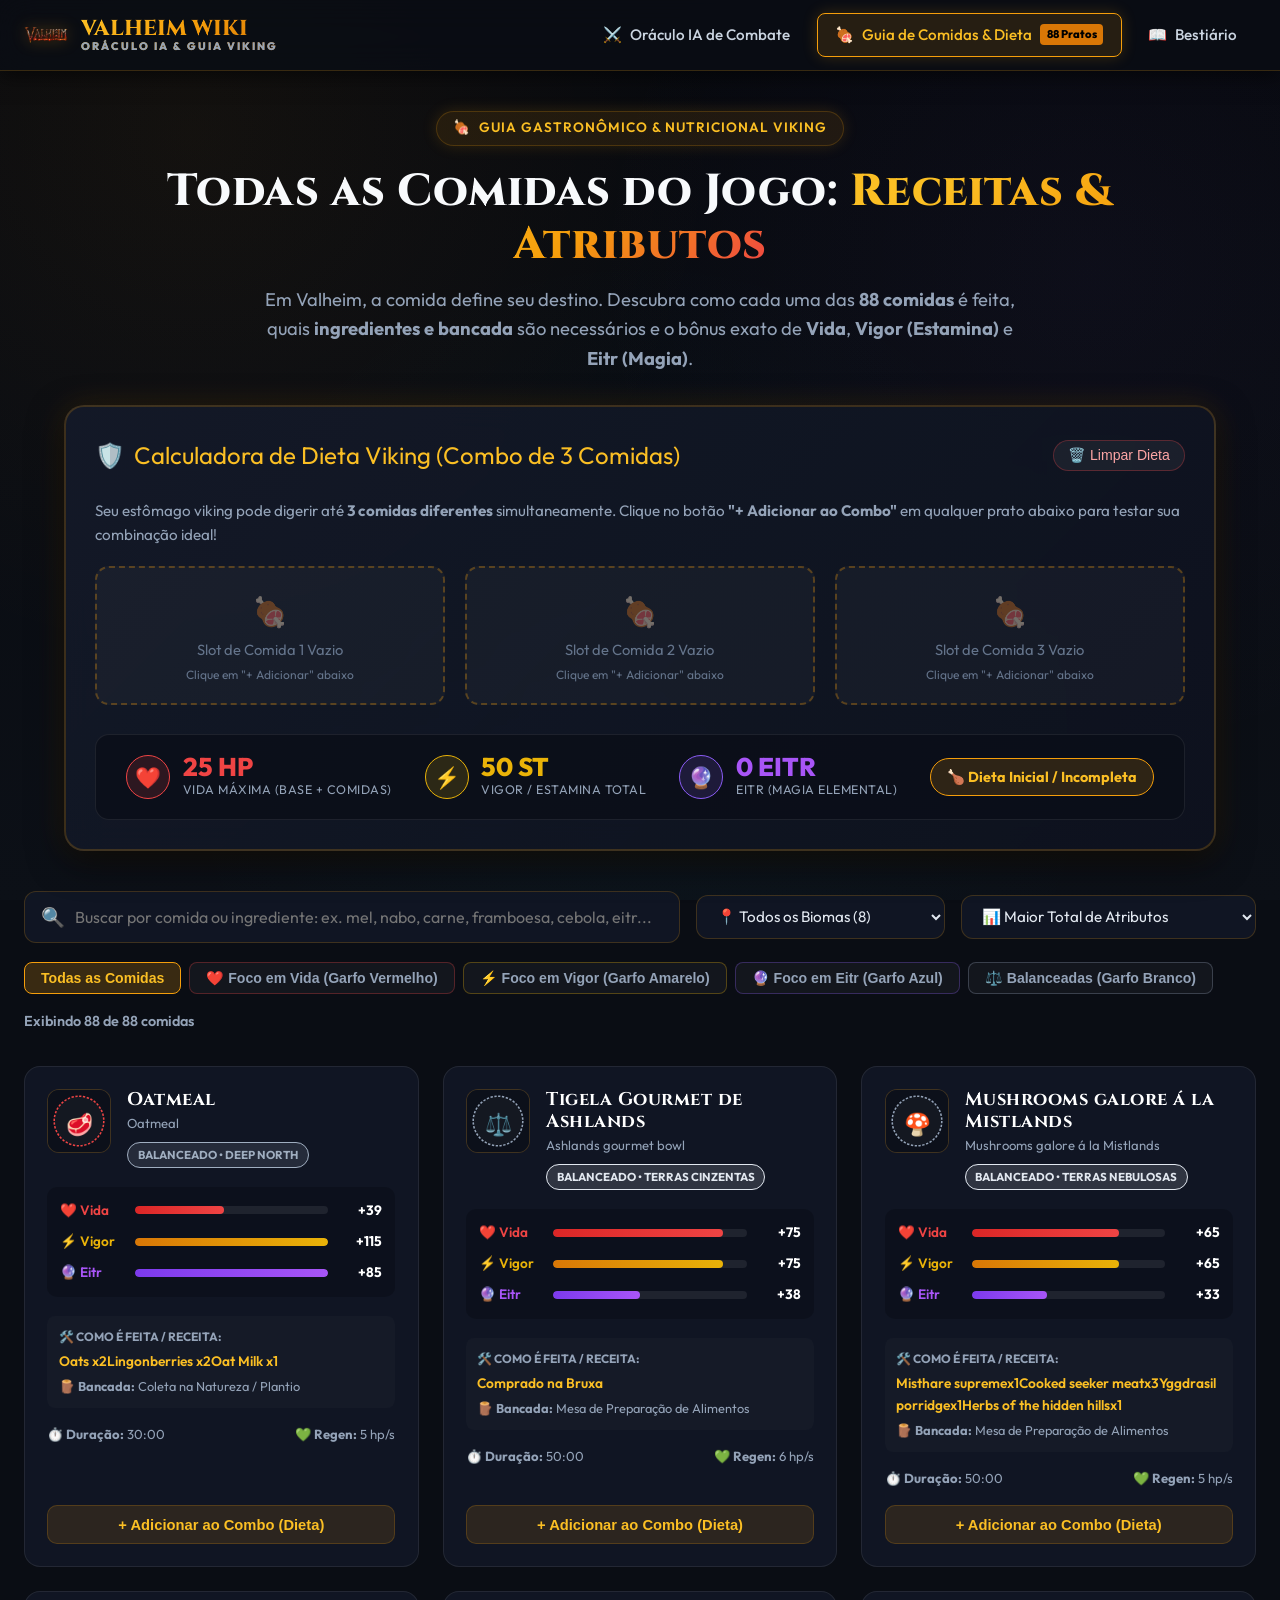
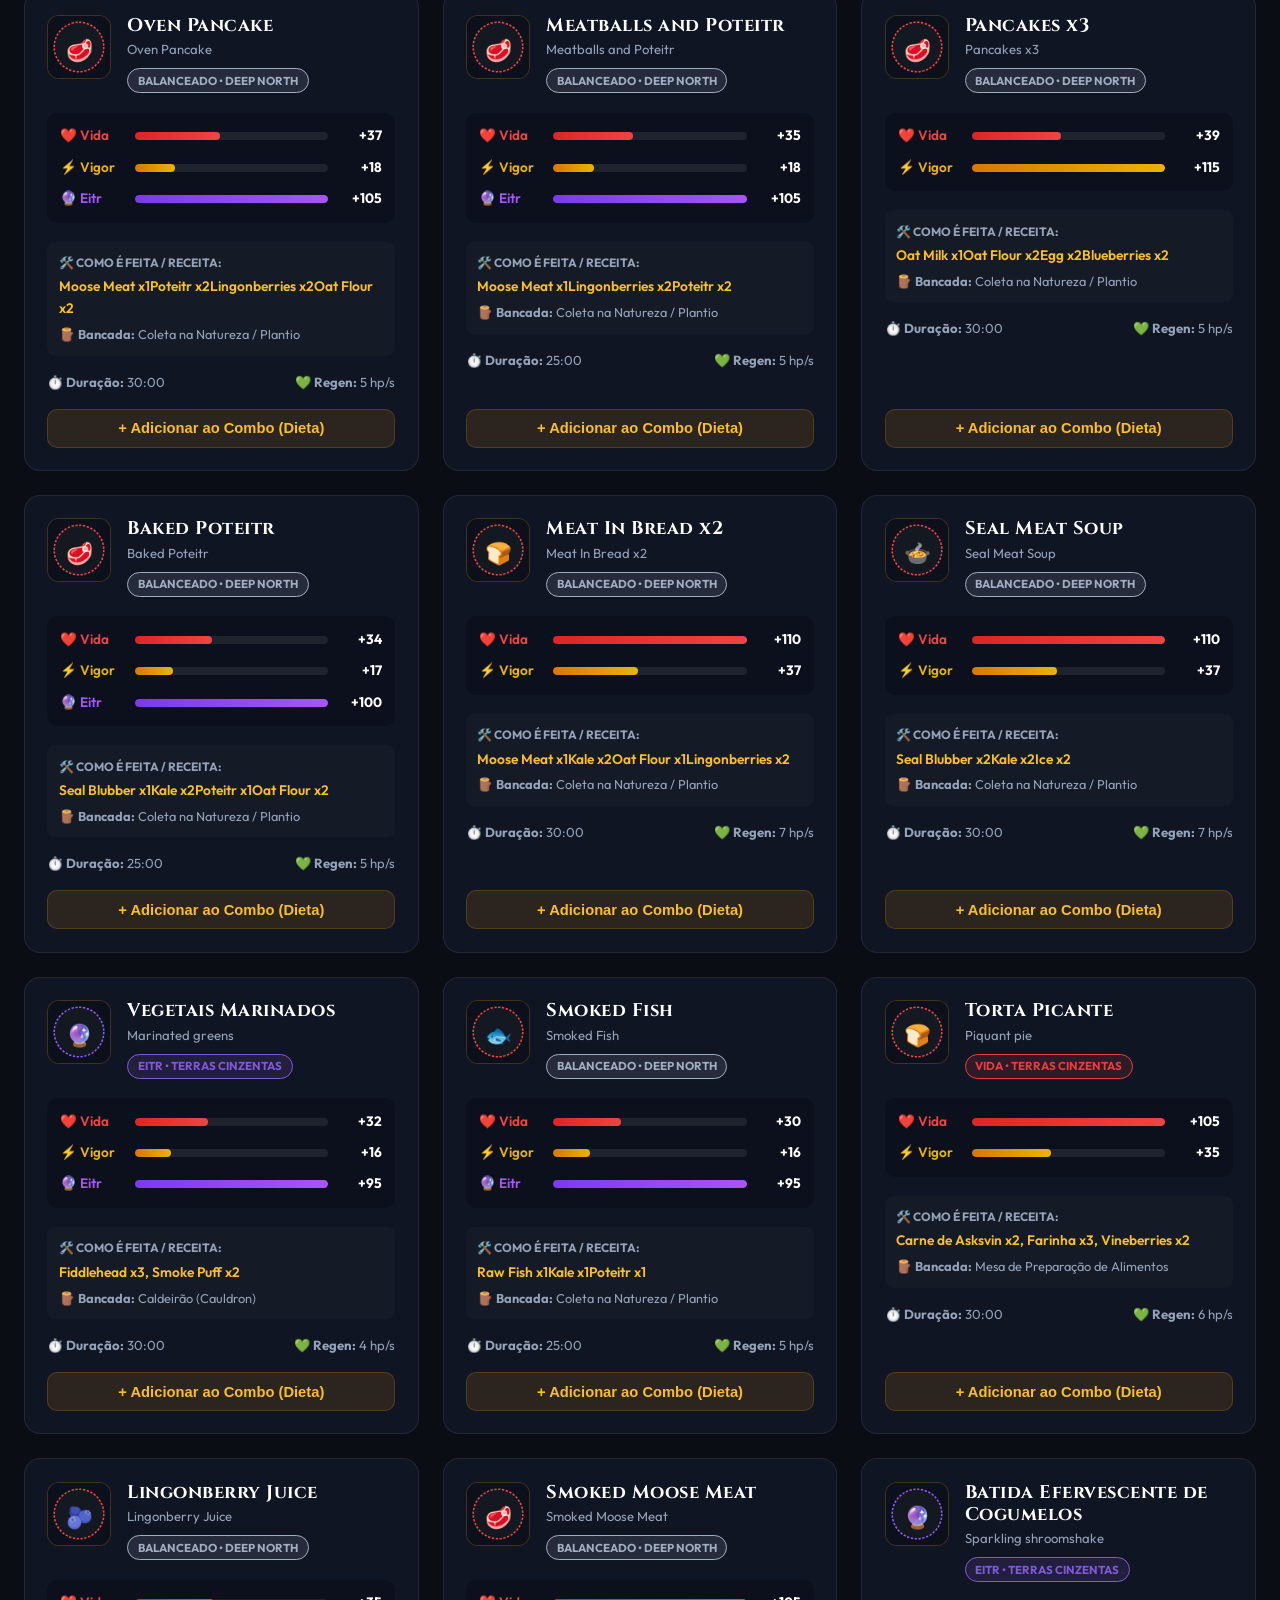
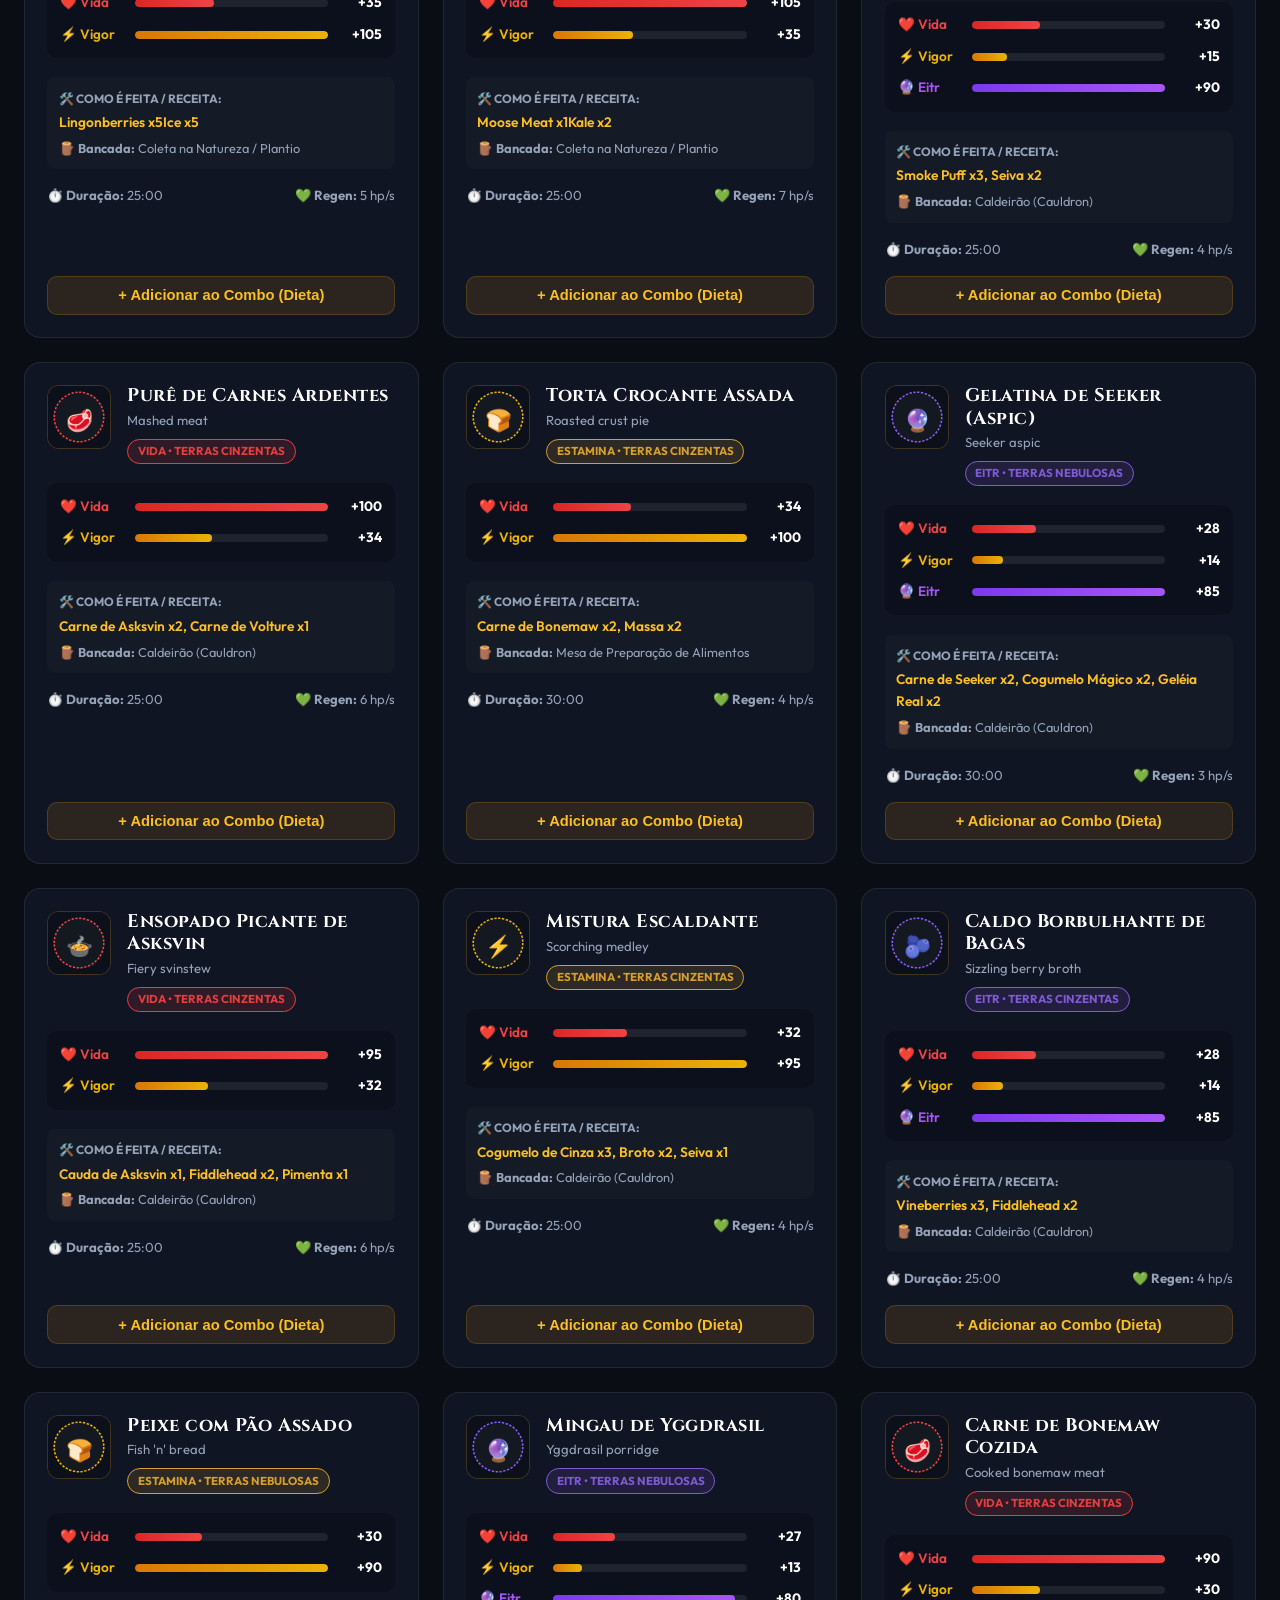
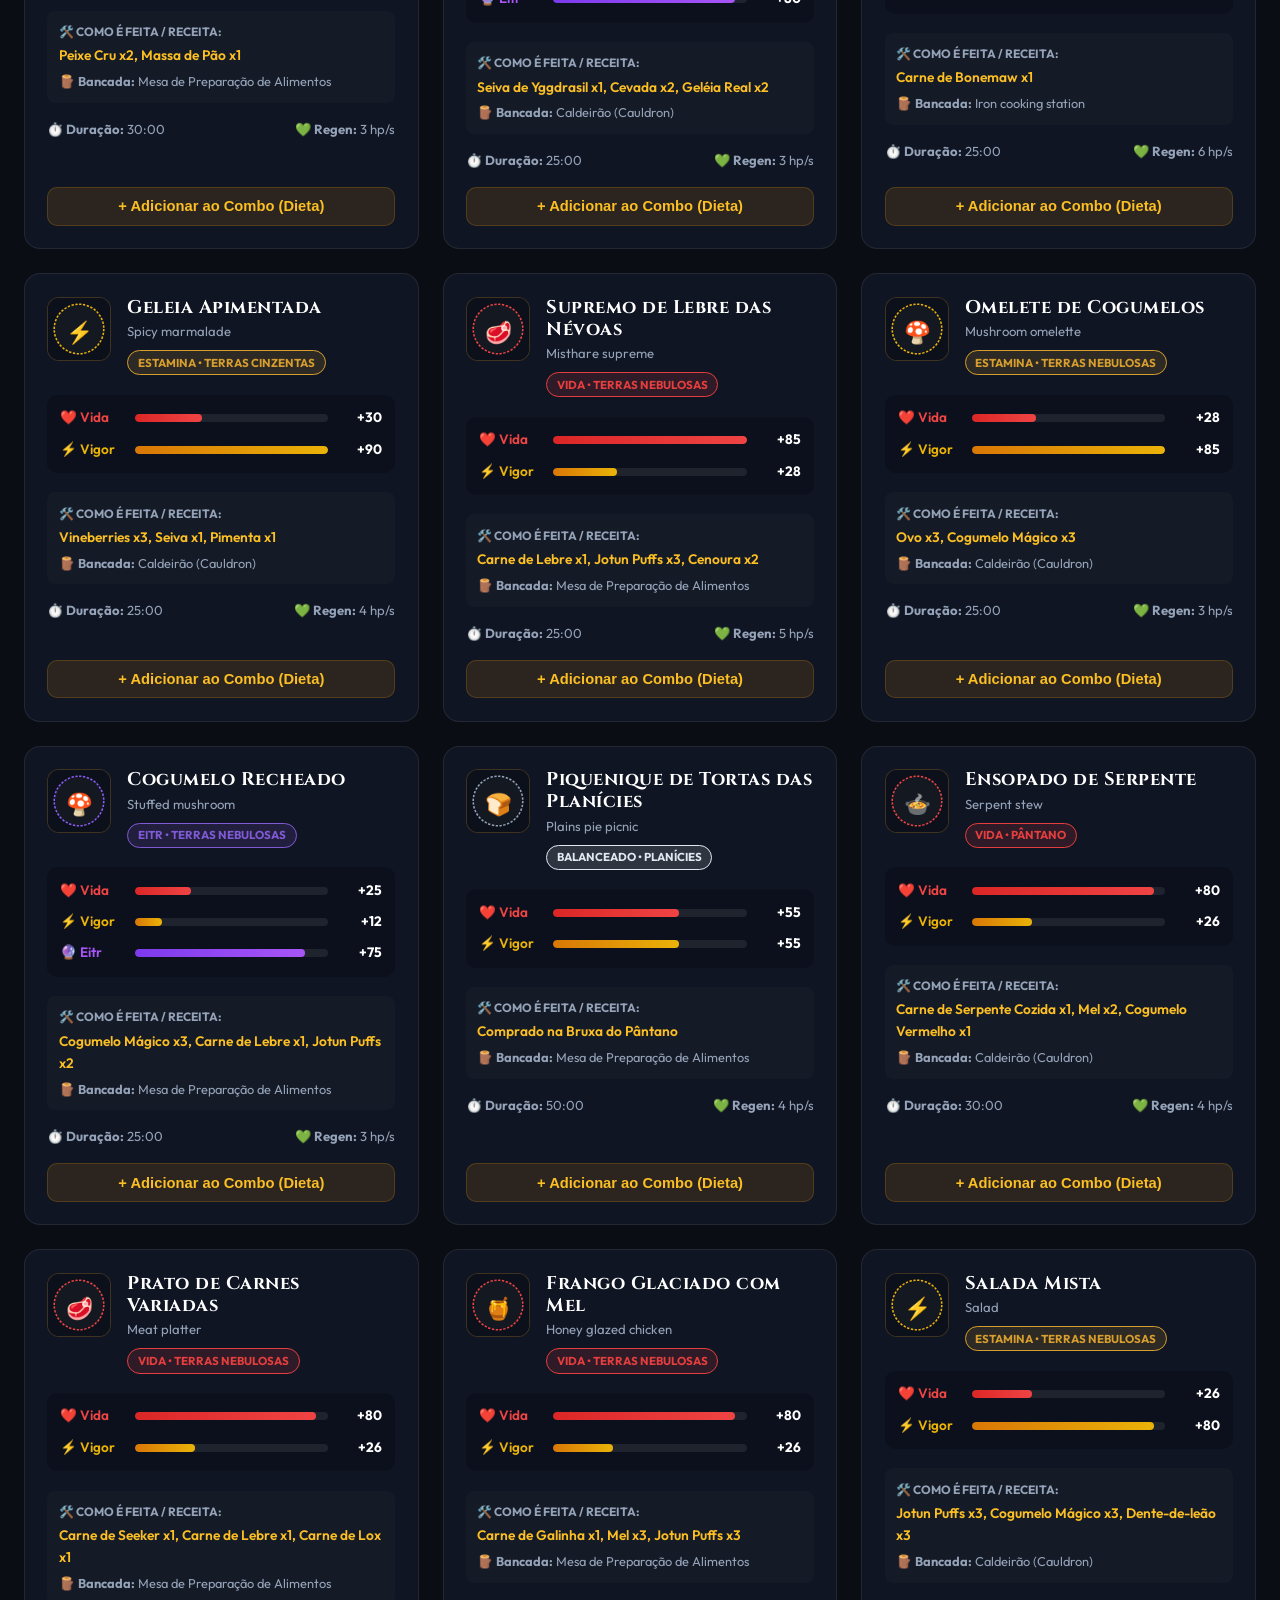
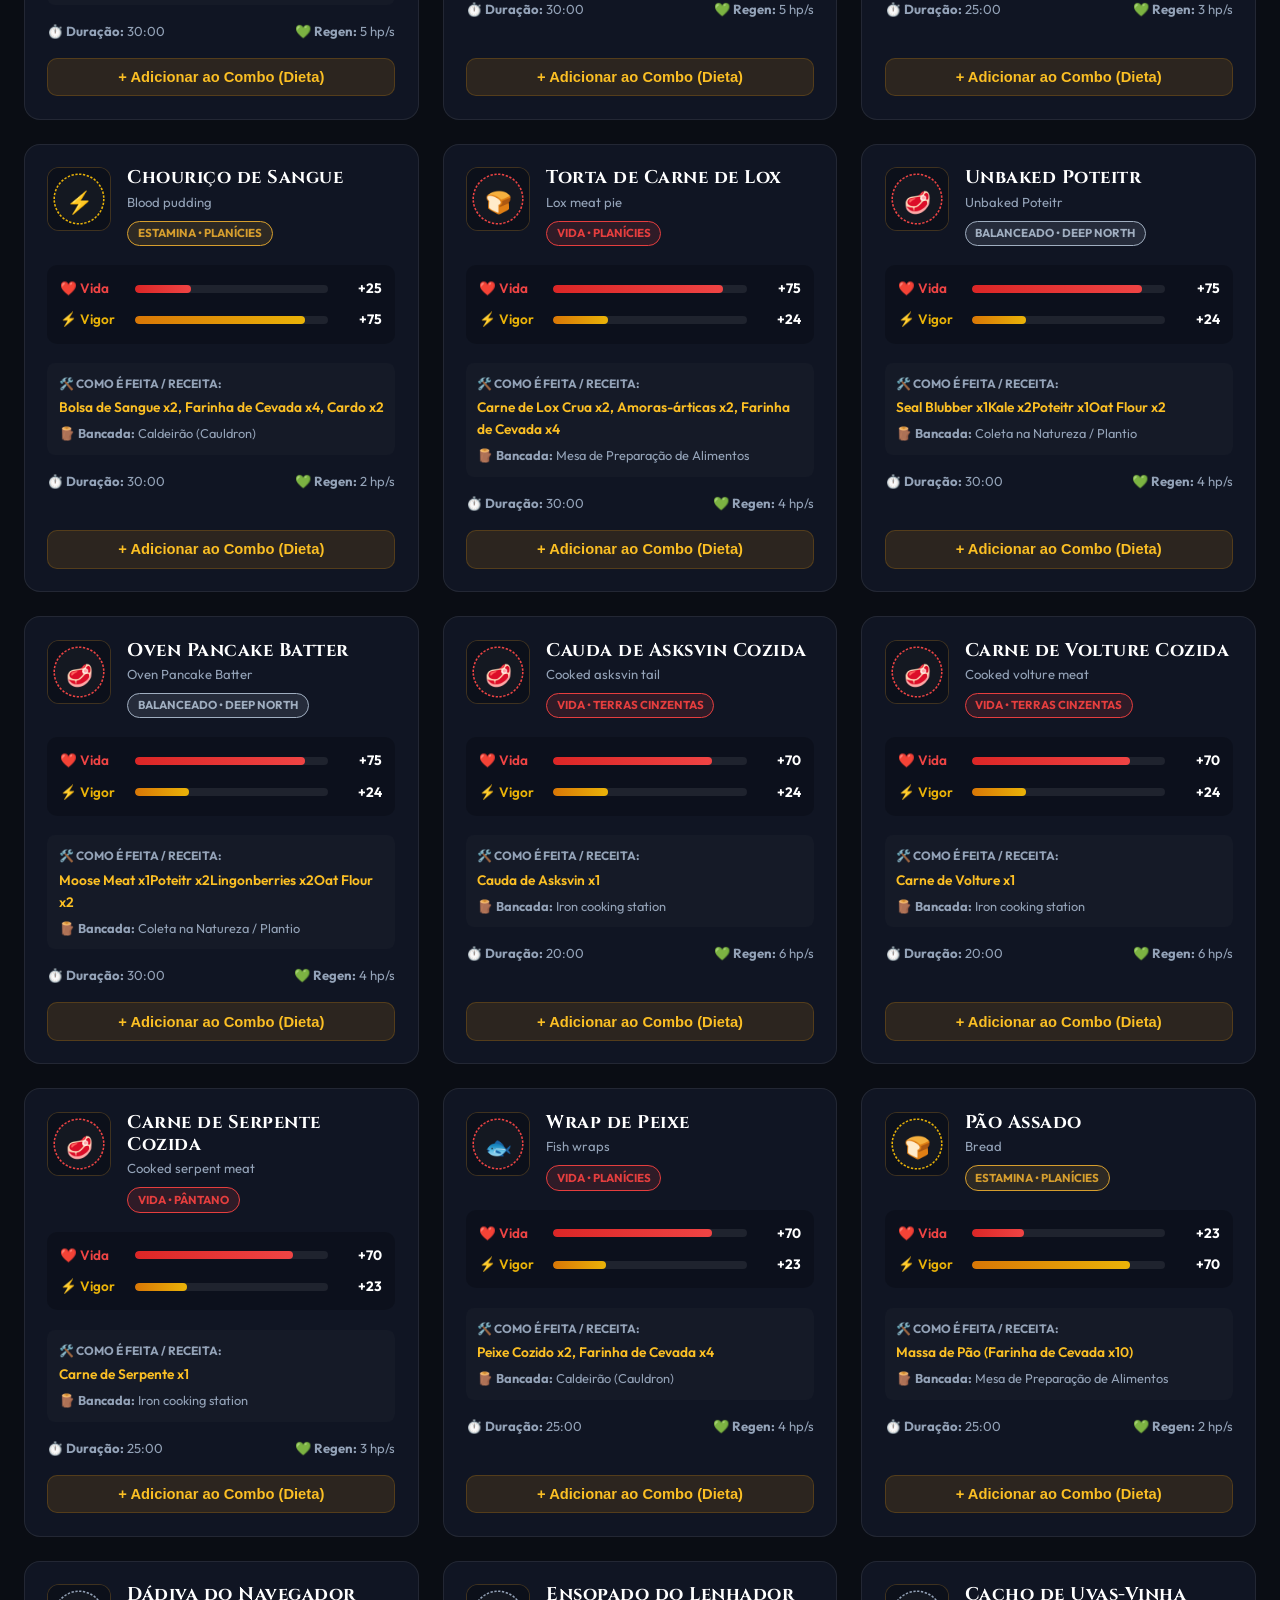
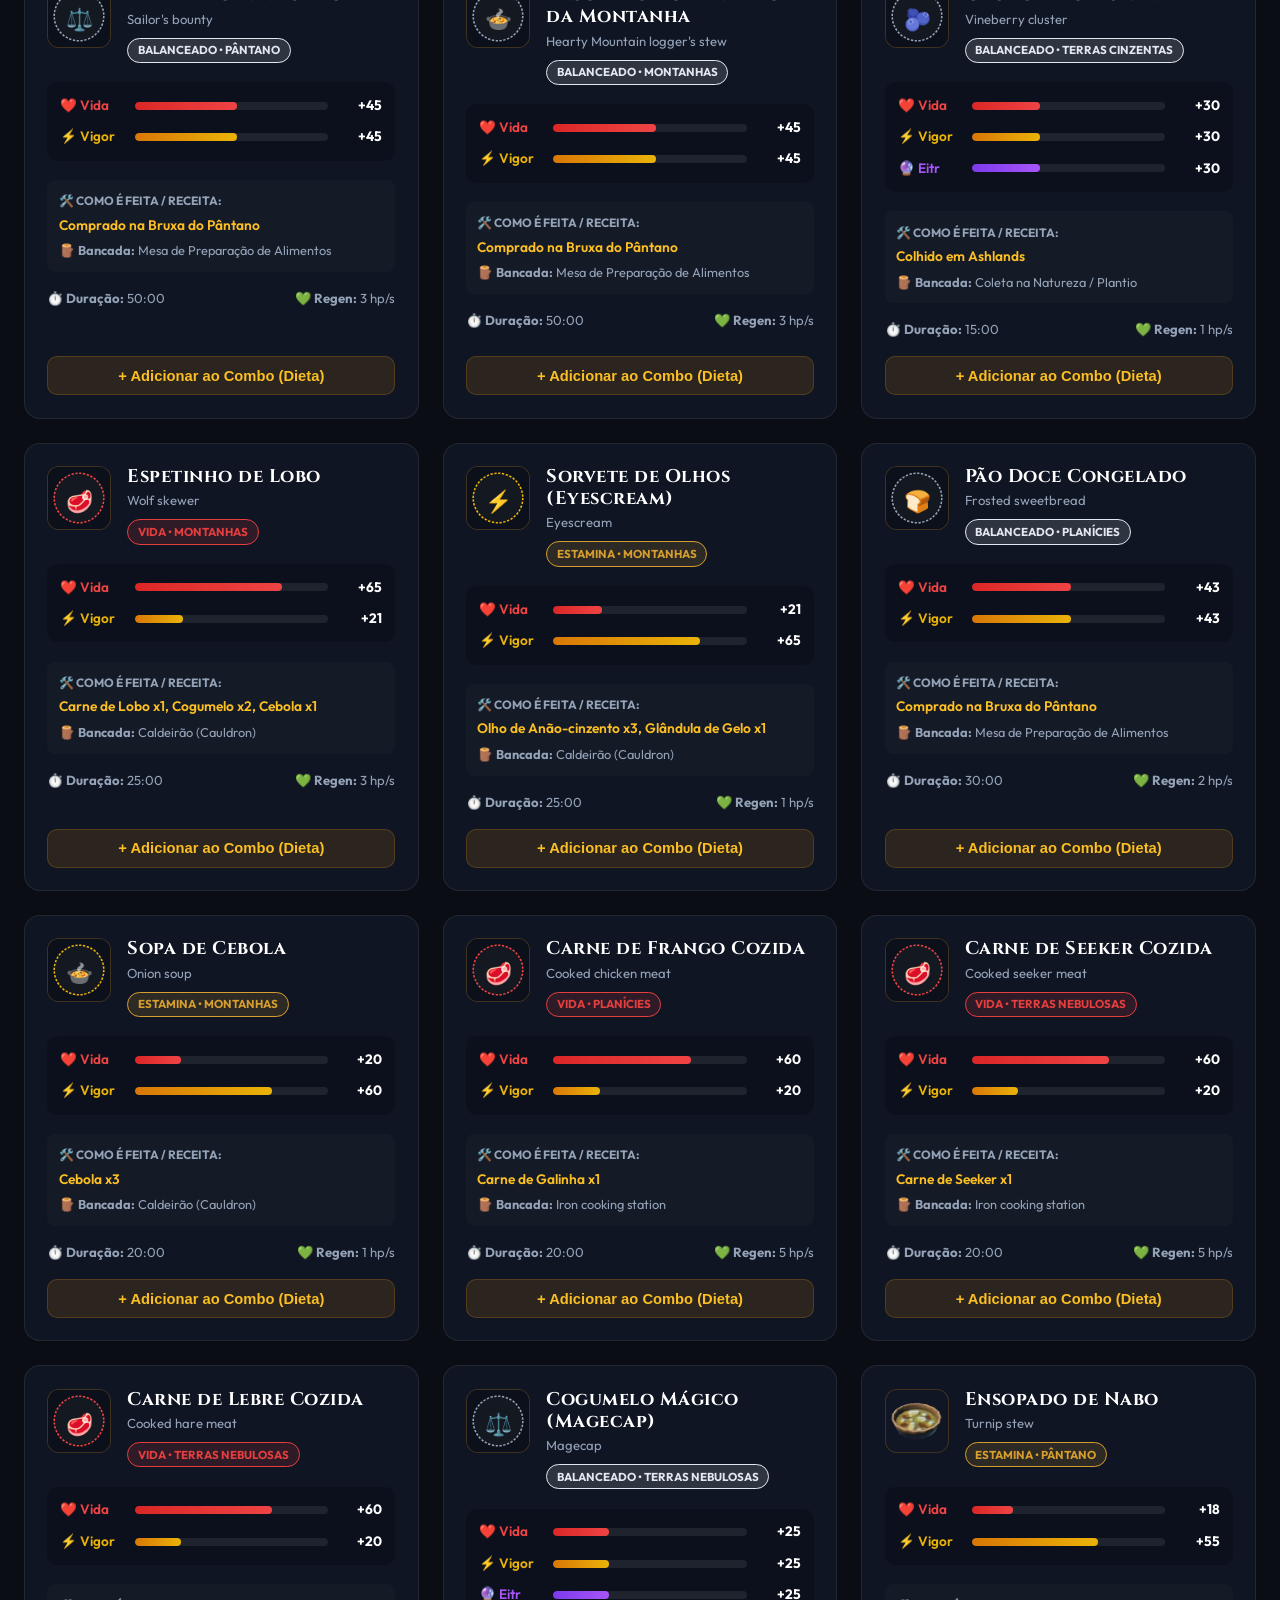
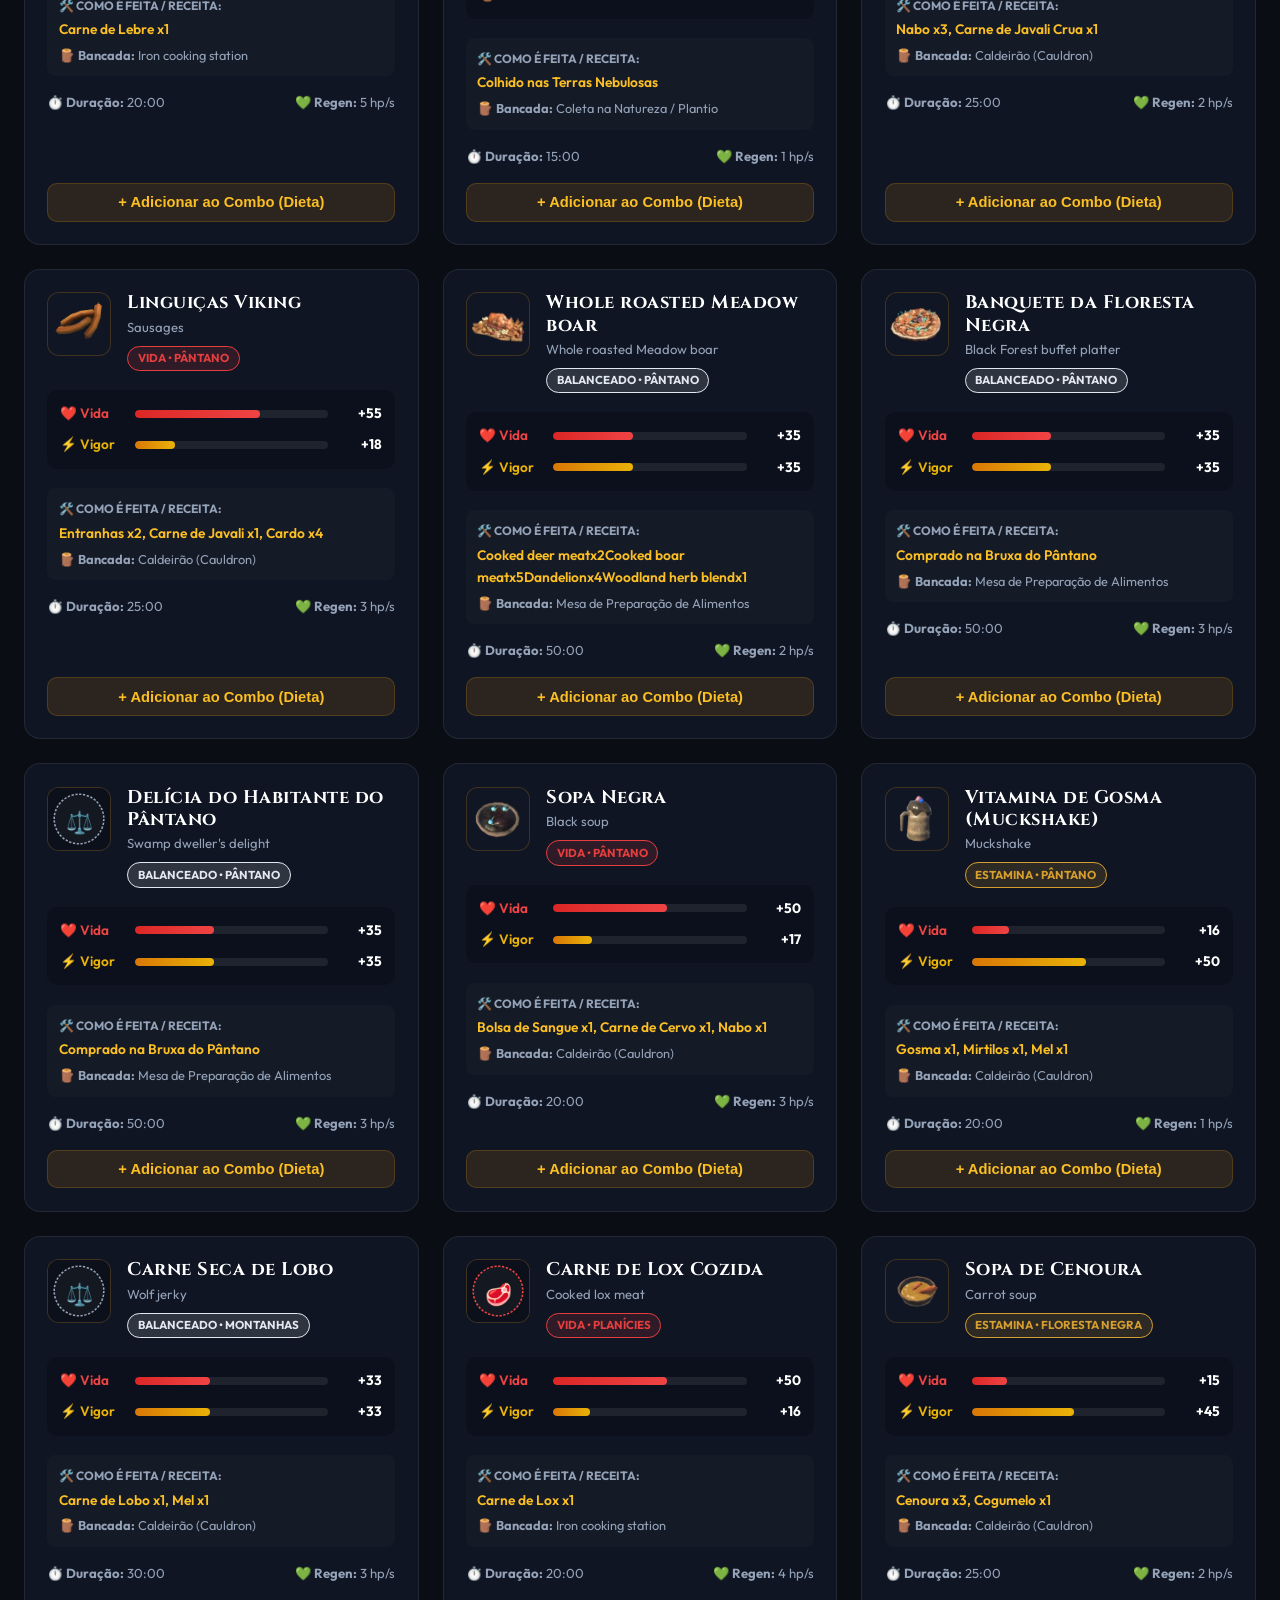
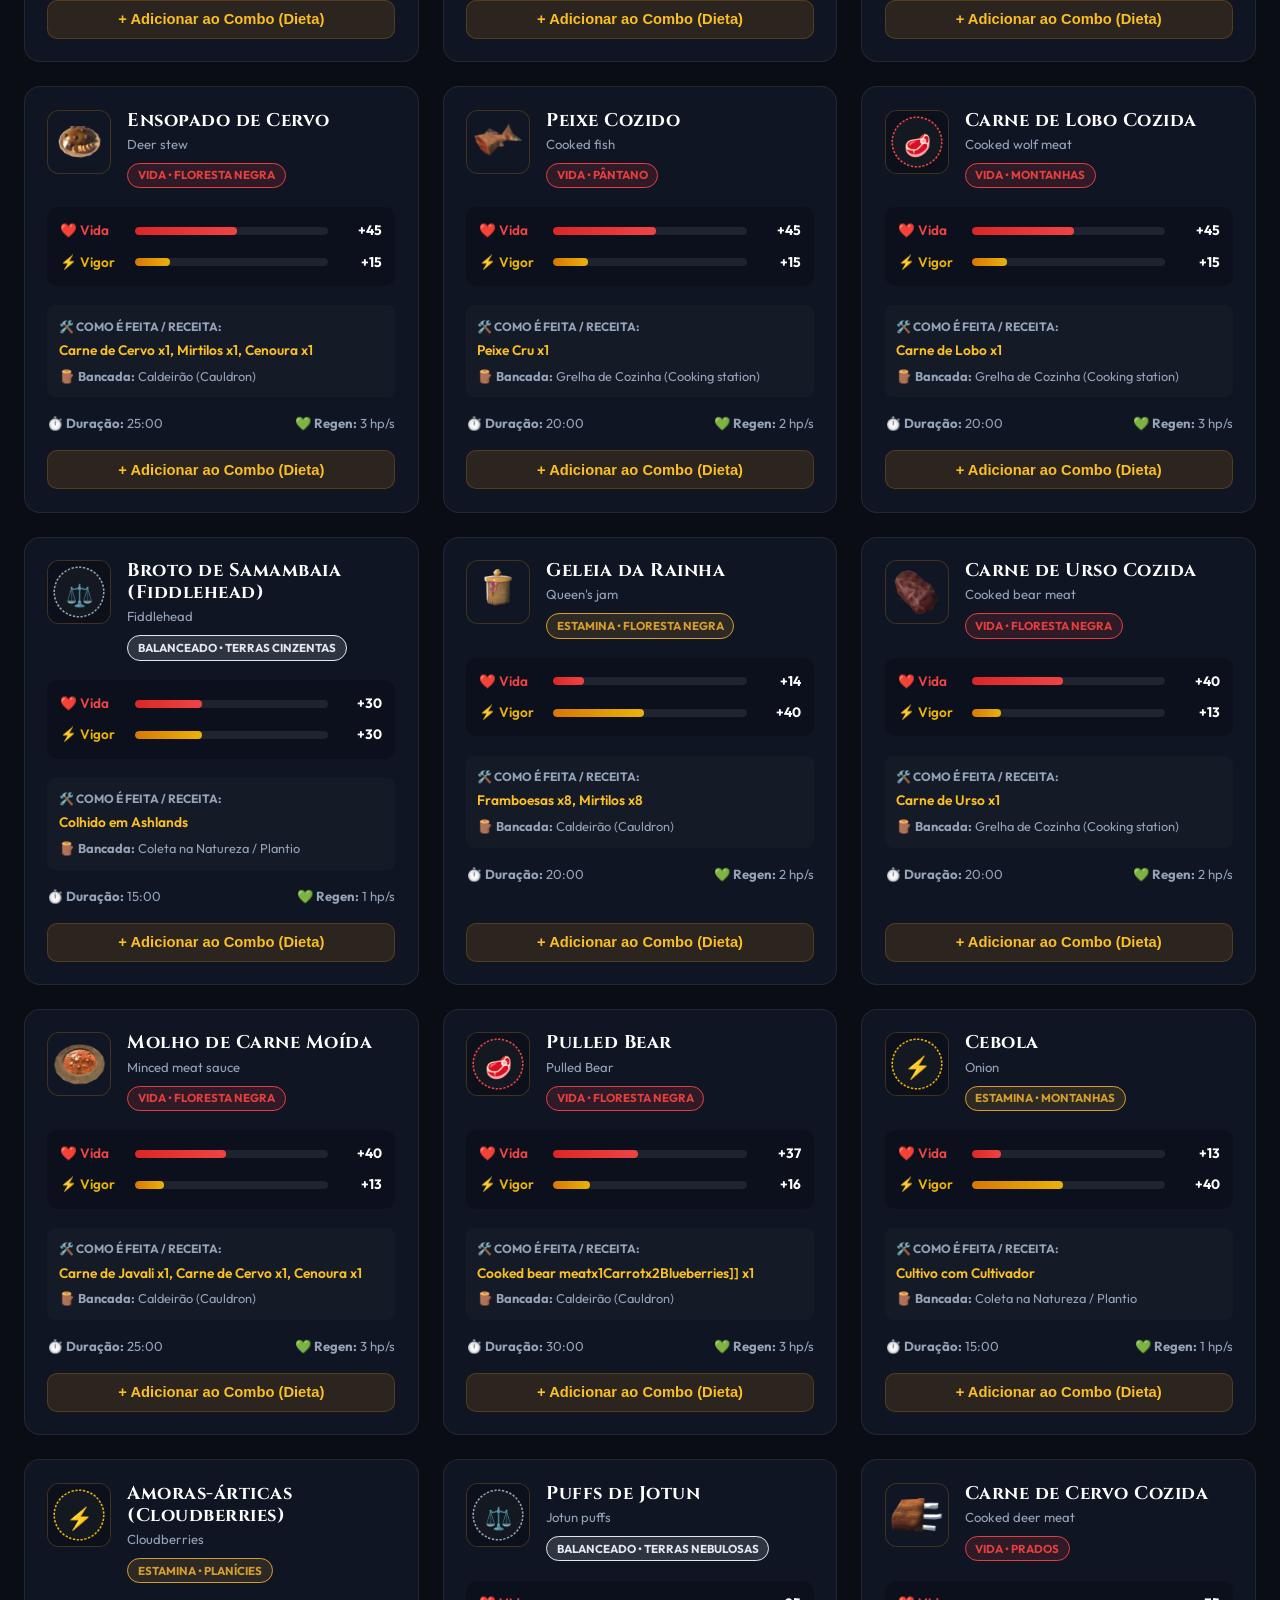
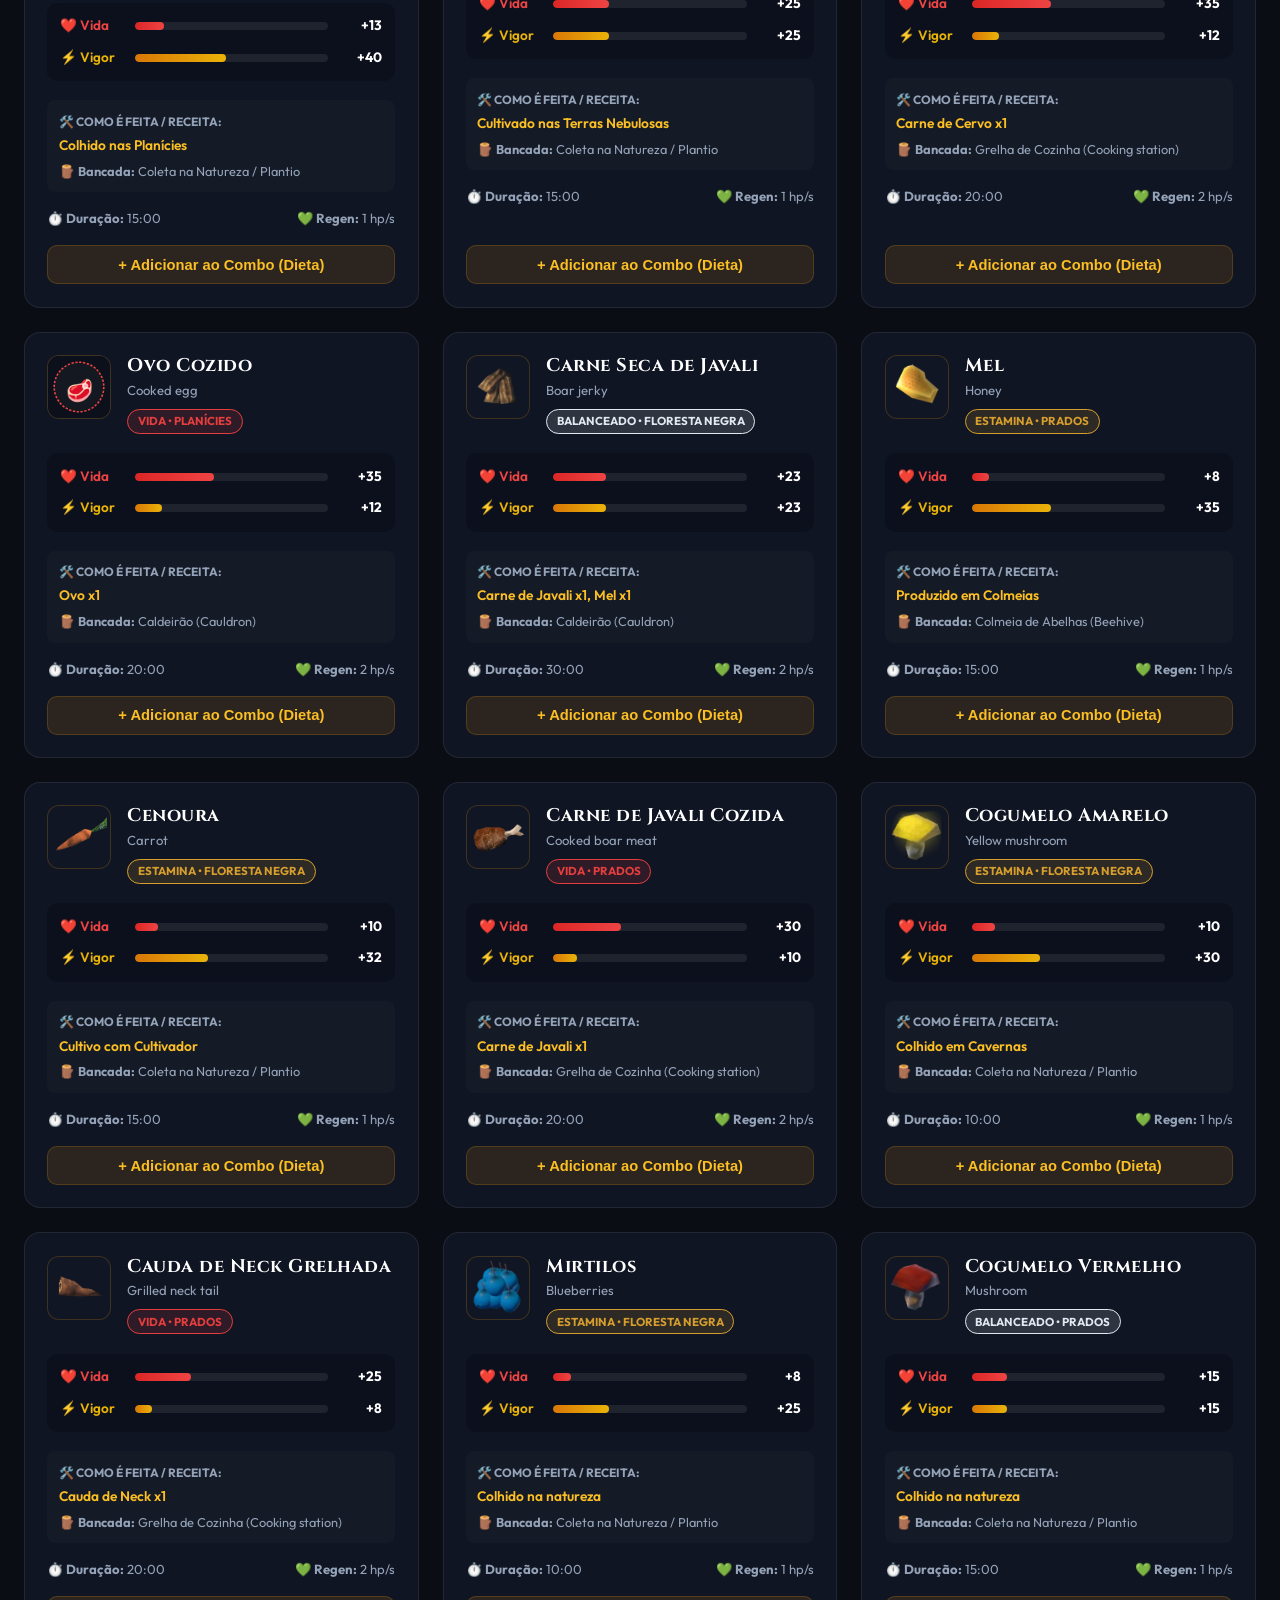
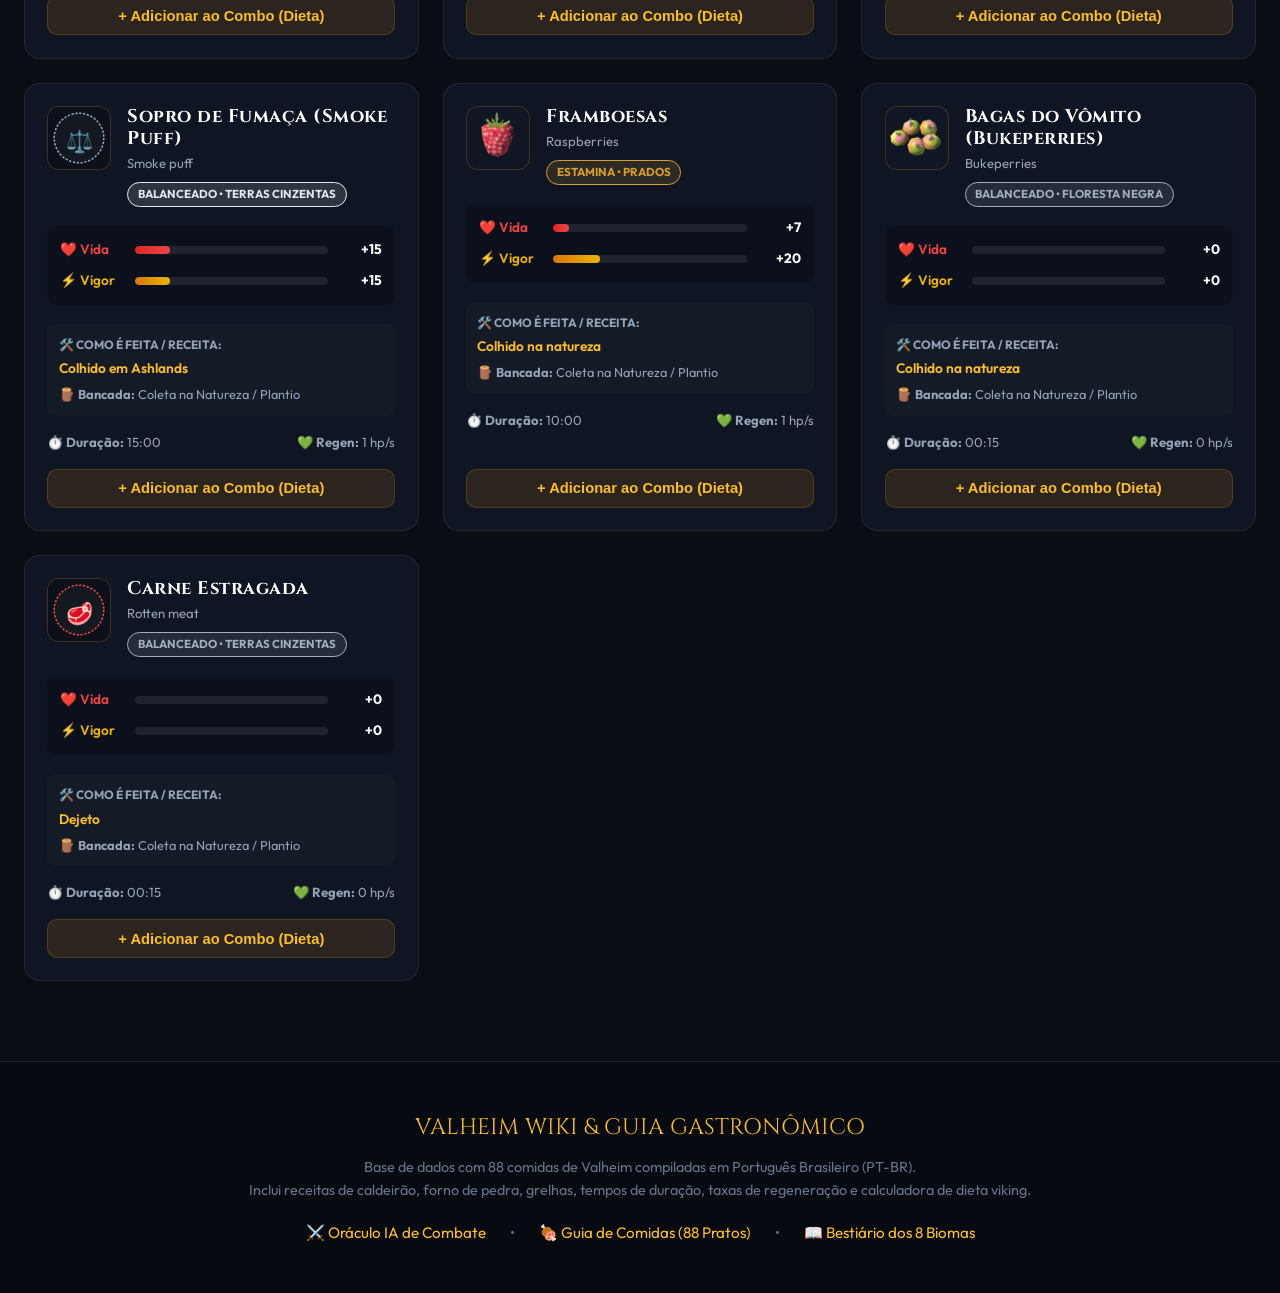
==== comidas.html @ e666015b "first commit" ====
<!DOCTYPE html>
<html lang="pt-BR">
<head>
  <meta charset="UTF-8">
  <meta name="viewport" content="width=device-width, initial-scale=1.0">
  <title>Guia de Comidas de Valheim | Receitas, Atributos de Vida, Vigor e Dieta Viking</title>
  <meta name="description" content="Guia completo de todas as 88 comidas de Valheim em português brasileiro. Descubra como cada prato é feito, ingredientes necessários, bancada de produção e quanto concede de Vida, Vigor (Estamina) e Eitr (Magia). Inclui calculadora de combo de 3 comidas.">
  <link rel="icon" type="image/webp" href="assets/images/Site-logo.webp">
  <link rel="stylesheet" href="assets/css/style.css">
</head>
<body>

  <!-- ==========================================================================
       HEADER & NAVIGATION
       ========================================================================== -->
  <header class="site-header">
    <div class="nav-container">
      <a href="index.html" class="brand-link">
        <img src="assets/images/Site-logo.webp" alt="Valheim Logo" class="brand-logo-img" onerror="this.style.display='none'">
        <div class="brand-title">
          VALHEIM WIKI
          <span class="brand-sub">ORÁCULO IA & GUIA VIKING</span>
        </div>
      </a>

      <nav class="main-nav">
        <a href="index.html" class="nav-item">
          <span>⚔️</span>
          <span>Oráculo IA de Combate</span>
        </a>
        <a href="comidas.html" class="nav-item active">
          <span>🍖</span>
          <span>Guia de Comidas & Dieta</span>
          <span class="nav-badge">88 Pratos</span>
        </a>
        <a href="index.html#bestiario" class="nav-item">
          <span>📖</span>
          <span>Bestiário</span>
        </a>
      </nav>
    </div>
  </header>

  <main>
    <!-- ==========================================================================
         HERO SECTION
         ========================================================================== -->
    <section class="hero-section" style="margin-bottom: 1.5rem;">
      <div class="hero-badge-pill">
        <span>🍖</span>
        <span>Guia Gastronômico & Nutricional Viking</span>
      </div>

      <h1 class="hero-title">
        Todas as Comidas do Jogo: <span class="highlight">Receitas & Atributos</span>
      </h1>

      <p class="hero-desc">
        Em Valheim, a comida define seu destino. Descubra como cada uma das <strong>88 comidas</strong> 
        é feita, quais <strong>ingredientes e bancada</strong> são necessários e o bônus exato 
        de <strong>Vida</strong>, <strong>Vigor (Estamina)</strong> e <strong>Eitr (Magia)</strong>.
      </p>
    </section>

    <!-- ==========================================================================
         CALCULADORA DE DIETA VIKING (COMBO DE 3 COMIDAS)
         ========================================================================== -->
    <section class="diet-calc-panel" id="diet-calc-target">
      <div class="diet-calc-card">
        <div class="calc-header-row">
          <div class="calc-title">
            <span>🛡️</span>
            <span>Calculadora de Dieta Viking (Combo de 3 Comidas)</span>
          </div>
          <button id="clear-diet-btn" type="button" class="prompt-chip" style="color:#fca5a5; border-color:rgba(239,68,68,0.3);">
            🗑️ Limpar Dieta
          </button>
        </div>

        <p style="color:#94a3b8; font-size:0.95rem; margin-bottom:1.2rem;">
          Seu estômago viking pode digerir até <strong>3 comidas diferentes</strong> simultaneamente. 
          Clique no botão <strong>"+ Adicionar ao Combo"</strong> em qualquer prato abaixo para testar sua combinação ideal!
        </p>

        <!-- 3 Slots Grid -->
        <div class="calc-slots-grid" id="diet-slots-container">
          <!-- Rendered dynamically by food-guide.js -->
        </div>

        <!-- Dashboard Totais com Métricas de Vida, Vigor e Eitr -->
        <div class="diet-totals-dashboard">
          <!-- Vida Total -->
          <div class="diet-total-metric">
            <div class="metric-circle-icon health">❤️</div>
            <div class="metric-values">
              <span id="diet-total-health" class="metric-num" style="color:#ef4444;">25 HP</span>
              <span class="metric-label">Vida Máxima (Base + Comidas)</span>
            </div>
          </div>

          <!-- Vigor Total -->
          <div class="diet-total-metric">
            <div class="metric-circle-icon stamina">⚡</div>
            <div class="metric-values">
              <span id="diet-total-stamina" class="metric-num" style="color:#eab308;">50 ST</span>
              <span class="metric-label">Vigor / Estamina Total</span>
            </div>
          </div>

          <!-- Eitr Total -->
          <div class="diet-total-metric">
            <div class="metric-circle-icon eitr">🔮</div>
            <div class="metric-values">
              <span id="diet-total-eitr" class="metric-num" style="color:#a855f7;">0 EITR</span>
              <span class="metric-label">Eitr (Magia Elemental)</span>
            </div>
          </div>

          <!-- Classificação da Build -->
          <div class="archetype-badge" id="diet-archetype-badge">
            🍗 Dieta Inicial / Incompleta
          </div>
        </div>
      </div>
    </section>

    <!-- ==========================================================================
         TOOLBAR DE BUSCA E FILTROS
         ========================================================================== -->
    <section class="foods-toolbar">
      <div class="toolbar-search-row">
        <!-- Input de Busca -->
        <div class="food-search-box">
          <span style="font-size:1.2rem; margin-right:0.6rem;">🔍</span>
          <input 
            type="text" 
            id="food-search-input" 
            placeholder="Buscar por comida ou ingrediente: ex. mel, nabo, carne, framboesa, cebola, eitr..." 
            autocomplete="off"
            aria-label="Buscar comida ou ingrediente"
          >
        </div>

        <!-- Filtro por Bioma -->
        <select id="biome-select" class="select-filter" aria-label="Filtrar por Bioma">
          <option value="all">📍 Todos os Biomas (8)</option>
          <option value="Prados">Prados (Meadows)</option>
          <option value="Floresta Negra">Floresta Negra (Black Forest)</option>
          <option value="Pântano">Pântano (Swamp)</option>
          <option value="Montanhas">Montanhas (Mountain)</option>
          <option value="Planícies">Planícies (Plains)</option>
          <option value="Terras Nebulosas">Terras Nebulosas (Mistlands)</option>
          <option value="Terras Cinzentas">Terras Cinzentas (Ashlands)</option>
        </select>

        <!-- Ordenação -->
        <select id="sort-select" class="select-filter" aria-label="Ordenar Comidas">
          <option value="total-desc">📊 Maior Total de Atributos</option>
          <option value="health-desc">❤️ Maior Bônus de Vida</option>
          <option value="stamina-desc">⚡ Maior Bônus de Vigor (Estamina)</option>
          <option value="eitr-desc">🔮 Maior Bônus de Eitr (Magia)</option>
          <option value="duration-desc">⏱️ Maior Duração</option>
          <option value="name-asc">🔤 Ordem Alfabética (A-Z)</option>
        </select>
      </div>

      <!-- Filtro por Foco de Garfo -->
      <div style="display:flex; justify-content:space-between; align-items:center; flex-wrap:wrap; gap:1rem;">
        <div class="fork-filter-chips" id="fork-filter-chips">
          <button class="fork-chip-btn active" data-fork="all">Todas as Comidas</button>
          <button class="fork-chip-btn" data-fork="Red" style="border-color:rgba(239,68,68,0.3);">❤️ Foco em Vida (Garfo Vermelho)</button>
          <button class="fork-chip-btn" data-fork="Yellow" style="border-color:rgba(234,179,8,0.3);">⚡ Foco em Vigor (Garfo Amarelo)</button>
          <button class="fork-chip-btn" data-fork="Blue" style="border-color:rgba(139,92,246,0.3);">🔮 Foco em Eitr (Garfo Azul)</button>
          <button class="fork-chip-btn" data-fork="White" style="border-color:rgba(148,163,184,0.3);">⚖️ Balanceadas (Garfo Branco)</button>
        </div>

        <div id="food-count-label" style="font-size:0.9rem; color:#94a3b8; font-weight:600;">
          Exibindo 88 de 88 comidas
        </div>
      </div>
    </section>

    <!-- ==========================================================================
         GRID DE CARDS DAS 88 COMIDAS
         ========================================================================== -->
    <section class="foods-grid" id="foods-grid" aria-live="polite">
      <!-- Cards rendered dynamically by food-guide.js -->
    </section>
  </main>

  <!-- ==========================================================================
       SITE FOOTER
       ========================================================================== -->
  <footer class="site-footer">
    <div class="footer-container">
      <div class="footer-brand">VALHEIM WIKI & GUIA GASTRONÔMICO</div>
      <p class="footer-text">
        Base de dados com 88 comidas de Valheim compiladas em Português Brasileiro (PT-BR).<br>
        Inclui receitas de caldeirão, forno de pedra, grelhas, tempos de duração, taxas de regeneração e calculadora de dieta viking.
      </p>
      <div style="margin-top: 1.2rem; display: flex; justify-content: center; gap: 1.5rem; font-size: 0.95rem;">
        <a href="index.html">⚔️ Oráculo IA de Combate</a>
        <span style="color:#64748b;">•</span>
        <a href="comidas.html">🍖 Guia de Comidas (88 Pratos)</a>
        <span style="color:#64748b;">•</span>
        <a href="index.html#bestiario">📖 Bestiário dos 8 Biomas</a>
      </div>
    </div>
  </footer>

  <!-- Scripts -->
  <script src="assets/js/food-guide.js"></script>
</body>
</html>
---- assets/css/style.css ----
/* ==========================================================================
   VALHEIM WIKI & ORÁCULO IA - DESIGN SYSTEM & STYLESHEET
   Aesthetics: Nordic Viking Mysticism, Glassmorphism & High-tech AI Aesthetics
   ========================================================================== */

@import url('https://fonts.googleapis.com/css2?family=Cinzel:wght@600;700;800;900&family=Outfit:wght@300;400;500;600;700;800&display=swap');

:root {
  /* Color Palette */
  --bg-dark: #0a0d14;
  --bg-card: rgba(18, 24, 38, 0.85);
  --bg-card-hover: rgba(26, 36, 56, 0.95);
  --bg-glass: rgba(15, 20, 32, 0.65);
  --border-color: rgba(245, 158, 11, 0.2);
  --border-glow: rgba(245, 158, 11, 0.45);
  --border-subtle: rgba(255, 255, 255, 0.08);

  /* Gold & Forge Accents */
  --gold-primary: #f59e0b;
  --gold-light: #fbbf24;
  --gold-dark: #d97706;
  --gold-glow: rgba(245, 158, 11, 0.25);

  /* Damage Types & Element Colors */
  --color-pierce: #38bdf8;
  --color-slash: #f43f5e;
  --color-blunt: #fbbf24;
  --color-fire: #f97316;
  --color-frost: #06b6d4;
  --color-lightning: #a855f7;
  --color-spirit: #e0e7ff;
  --color-poison: #10b981;

  /* Food Stats */
  --color-health: #ef4444;
  --color-stamina: #eab308;
  --color-eitr: #8b5cf6;
  --color-balanced: #94a3b8;

  /* Biome Colors */
  --biome-meadows: #22c55e;
  --biome-blackforest: #14b8a6;
  --biome-swamp: #84cc16;
  --biome-mountain: #38bdf8;
  --biome-plains: #eab308;
  --biome-mistlands: #a855f7;
  --biome-ashlands: #f97316;
  --biome-ocean: #0284c7;

  /* Typography */
  --font-title: 'Cinzel', serif;
  --font-body: 'Outfit', -apple-system, BlinkMacSystemFont, 'Segoe UI', Roboto, sans-serif;

  /* Shadows */
  --shadow-sm: 0 2px 8px rgba(0, 0, 0, 0.4);
  --shadow-md: 0 4px 20px rgba(0, 0, 0, 0.55);
  --shadow-lg: 0 10px 35px rgba(0, 0, 0, 0.7);
  --shadow-glow: 0 0 25px rgba(245, 158, 11, 0.2);

  /* Transitions */
  --transition-fast: 0.2s cubic-bezier(0.4, 0, 0.2, 1);
  --transition-normal: 0.3s cubic-bezier(0.4, 0, 0.2, 1);
}

/* Base Reset */
*, *::before, *::after {
  box-sizing: border-box;
  margin: 0;
  padding: 0;
}

body {
  background-color: var(--bg-dark);
  color: #e2e8f0;
  font-family: var(--font-body);
  line-height: 1.6;
  min-height: 100vh;
  overflow-x: hidden;
  background-image: 
    radial-gradient(circle at 15% 15%, rgba(245, 158, 11, 0.05) 0%, transparent 40%),
    radial-gradient(circle at 85% 30%, rgba(139, 92, 246, 0.04) 0%, transparent 40%),
    radial-gradient(circle at 50% 80%, rgba(6, 182, 212, 0.03) 0%, transparent 50%),
    linear-gradient(180deg, #07090e 0%, #0c1017 100%);
  background-attachment: fixed;
}

/* Typography Headings */
h1, h2, h3, h4, h5 {
  font-family: var(--font-title);
  color: #f8fafc;
  letter-spacing: 0.5px;
}

a {
  color: var(--gold-light);
  text-decoration: none;
  transition: color var(--transition-fast);
}

a:hover {
  color: #fff;
}

/* ==========================================================================
   NAVIGATION BAR
   ========================================================================== */
.site-header {
  position: sticky;
  top: 0;
  z-index: 100;
  backdrop-filter: blur(16px);
  -webkit-backdrop-filter: blur(16px);
  background: rgba(10, 13, 20, 0.85);
  border-bottom: 1px solid var(--border-color);
  box-shadow: 0 4px 20px rgba(0, 0, 0, 0.6);
}

.nav-container {
  max-width: 1300px;
  margin: 0 auto;
  padding: 0.8rem 1.5rem;
  display: flex;
  align-items: center;
  justify-content: space-between;
  gap: 1rem;
}

.brand-link {
  display: flex;
  align-items: center;
  gap: 0.8rem;
  text-decoration: none;
}

.brand-logo-img {
  width: 44px;
  height: 44px;
  object-fit: contain;
  filter: drop-shadow(0 0 8px rgba(245, 158, 11, 0.4));
}

.brand-title {
  font-family: var(--font-title);
  font-size: 1.35rem;
  font-weight: 800;
  background: linear-gradient(135deg, #fbbf24 0%, #f59e0b 50%, #d97706 100%);
  -webkit-background-clip: text;
  -webkit-text-fill-color: transparent;
  display: flex;
  flex-direction: column;
  line-height: 1.1;
}

.brand-sub {
  font-size: 0.68rem;
  font-family: var(--font-body);
  letter-spacing: 2px;
  text-transform: uppercase;
  color: #94a3b8;
  -webkit-text-fill-color: #94a3b8;
}

.main-nav {
  display: flex;
  align-items: center;
  gap: 0.5rem;
}

.nav-item {
  display: inline-flex;
  align-items: center;
  gap: 0.5rem;
  padding: 0.55rem 1.1rem;
  border-radius: 8px;
  font-size: 0.95rem;
  font-weight: 500;
  color: #cbd5e1;
  border: 1px solid transparent;
  transition: all var(--transition-fast);
}

.nav-item:hover {
  color: #fff;
  background: rgba(255, 255, 255, 0.05);
  border-color: rgba(245, 158, 11, 0.3);
}

.nav-item.active {
  color: #fbbf24;
  background: rgba(245, 158, 11, 0.12);
  border-color: var(--gold-primary);
  box-shadow: 0 0 15px rgba(245, 158, 11, 0.2);
}

.nav-badge {
  background: var(--gold-dark);
  color: #000;
  font-size: 0.7rem;
  font-weight: 800;
  padding: 0.1rem 0.4rem;
  border-radius: 4px;
}

/* ==========================================================================
   HERO / AI PROMPT SECTION
   ========================================================================== */
.hero-section {
  position: relative;
  max-width: 1100px;
  margin: 2.5rem auto 1.5rem;
  padding: 0 1.5rem;
  text-align: center;
}

.hero-badge-pill {
  display: inline-flex;
  align-items: center;
  gap: 0.5rem;
  background: rgba(245, 158, 11, 0.1);
  border: 1px solid var(--border-color);
  color: #fbbf24;
  padding: 0.35rem 1rem;
  border-radius: 50px;
  font-size: 0.85rem;
  font-weight: 600;
  text-transform: uppercase;
  letter-spacing: 1px;
  margin-bottom: 1.2rem;
  box-shadow: 0 0 15px rgba(245, 158, 11, 0.15);
}

.hero-title {
  font-size: 2.8rem;
  font-weight: 800;
  line-height: 1.2;
  margin-bottom: 0.8rem;
}

.hero-title .highlight {
  background: linear-gradient(135deg, #fbbf24 20%, #f59e0b 60%, #ef4444 100%);
  -webkit-background-clip: text;
  -webkit-text-fill-color: transparent;
}

.hero-desc {
  font-size: 1.15rem;
  color: #94a3b8;
  max-width: 780px;
  margin: 0 auto 2rem;
  line-height: 1.6;
}

/* AI Prompt Bar */
.ai-prompt-wrapper {
  position: relative;
  max-width: 820px;
  margin: 0 auto;
}

.ai-prompt-box {
  display: flex;
  align-items: center;
  background: rgba(20, 27, 43, 0.88);
  border: 2px solid var(--gold-primary);
  border-radius: 16px;
  padding: 0.5rem 0.6rem 0.5rem 1.2rem;
  box-shadow: 0 10px 30px rgba(0, 0, 0, 0.6), 0 0 25px rgba(245, 158, 11, 0.2);
  transition: all var(--transition-normal);
  backdrop-filter: blur(12px);
}

.ai-prompt-box:focus-within {
  border-color: #fbbf24;
  box-shadow: 0 12px 35px rgba(0, 0, 0, 0.7), 0 0 35px rgba(245, 158, 11, 0.35);
  transform: translateY(-2px);
}

.ai-prompt-icon {
  font-size: 1.4rem;
  color: #fbbf24;
  margin-right: 0.8rem;
  display: flex;
  align-items: center;
}

.ai-input {
  flex: 1;
  background: transparent;
  border: none;
  outline: none;
  color: #fff;
  font-size: 1.15rem;
  font-family: var(--font-body);
}

.ai-input::placeholder {
  color: #64748b;
  font-size: 1.05rem;
}

.ai-submit-btn {
  display: inline-flex;
  align-items: center;
  gap: 0.5rem;
  background: linear-gradient(135deg, #f59e0b 0%, #d97706 100%);
  color: #000;
  font-family: var(--font-body);
  font-size: 1rem;
  font-weight: 700;
  border: none;
  padding: 0.85rem 1.6rem;
  border-radius: 12px;
  cursor: pointer;
  transition: all var(--transition-fast);
  box-shadow: 0 4px 15px rgba(217, 119, 6, 0.35);
}

.ai-submit-btn:hover {
  background: linear-gradient(135deg, #fbbf24 0%, #f59e0b 100%);
  transform: scale(1.02);
  box-shadow: 0 6px 20px rgba(245, 158, 11, 0.5);
}

.ai-submit-btn:active {
  transform: scale(0.98);
}

/* Prompt Chips / Sugestões Rápidas */
.prompt-chips-wrapper {
  margin-top: 1.2rem;
  display: flex;
  flex-wrap: wrap;
  justify-content: center;
  align-items: center;
  gap: 0.6rem;
}

.chip-label {
  font-size: 0.85rem;
  color: #94a3b8;
  font-weight: 600;
}

.prompt-chip {
  background: rgba(255, 255, 255, 0.05);
  border: 1px solid var(--border-subtle);
  color: #cbd5e1;
  padding: 0.4rem 0.9rem;
  border-radius: 50px;
  font-size: 0.88rem;
  cursor: pointer;
  transition: all var(--transition-fast);
  display: inline-flex;
  align-items: center;
  gap: 0.4rem;
}

.prompt-chip:hover {
  background: rgba(245, 158, 11, 0.15);
  border-color: var(--gold-primary);
  color: #fbbf24;
  transform: translateY(-1px);
}

/* ==========================================================================
   AI RESPONSE VIEW CONTAINER
   ========================================================================== */
.ai-response-container {
  max-width: 1200px;
  margin: 2rem auto;
  padding: 0 1.5rem;
}

.ai-thinking-card {
  background: var(--bg-card);
  border: 1px solid var(--border-color);
  border-radius: 16px;
  padding: 2rem;
  display: flex;
  align-items: center;
  justify-content: center;
  gap: 1.2rem;
  box-shadow: var(--shadow-md);
}

.runic-spinner {
  width: 48px;
  height: 48px;
  border: 3px solid rgba(245, 158, 11, 0.2);
  border-top-color: var(--gold-light);
  border-radius: 50%;
  animation: spin 1s linear infinite;
}

@keyframes spin {
  to { transform: rotate(360deg); }
}

.thinking-text {
  font-family: var(--font-title);
  color: #fbbf24;
  font-size: 1.1rem;
}

/* AI Answer Card */
.ai-answer-card {
  background: var(--bg-card);
  border: 1px solid var(--border-color);
  border-radius: 20px;
  overflow: hidden;
  box-shadow: var(--shadow-lg), var(--shadow-glow);
  backdrop-filter: blur(14px);
  animation: slideUp 0.4s ease-out;
}

@keyframes slideUp {
  from { opacity: 0; transform: translateY(20px); }
  to { opacity: 1; transform: translateY(0); }
}

.ai-header-bar {
  background: linear-gradient(90deg, rgba(245, 158, 11, 0.15) 0%, rgba(18, 24, 38, 0.95) 100%);
  border-bottom: 1px solid var(--border-color);
  padding: 1.5rem 2rem;
  display: flex;
  align-items: center;
  justify-content: space-between;
  gap: 1.5rem;
  flex-wrap: wrap;
}

.ai-status-tag {
  display: inline-flex;
  align-items: center;
  gap: 0.5rem;
  background: rgba(16, 185, 129, 0.15);
  border: 1px solid rgba(16, 185, 129, 0.4);
  color: #34d399;
  font-size: 0.8rem;
  font-weight: 700;
  padding: 0.3rem 0.8rem;
  border-radius: 50px;
  text-transform: uppercase;
}

.ai-status-dot {
  width: 8px;
  height: 8px;
  border-radius: 50%;
  background: #34d399;
  box-shadow: 0 0 8px #34d399;
  animation: pulse 1.8s infinite;
}

@keyframes pulse {
  0%, 100% { opacity: 1; transform: scale(1); }
  50% { opacity: 0.5; transform: scale(0.85); }
}

/* Creature Hero Banner */
.creature-hero {
  display: flex;
  align-items: center;
  gap: 2rem;
  padding: 2rem;
  background: rgba(12, 16, 26, 0.6);
  border-bottom: 1px solid var(--border-subtle);
  flex-wrap: wrap;
}

.creature-avatar-box {
  width: 140px;
  height: 140px;
  border-radius: 18px;
  overflow: hidden;
  border: 2px solid var(--gold-primary);
  box-shadow: 0 0 25px rgba(245, 158, 11, 0.25);
  flex-shrink: 0;
  background: #101624;
  display: flex;
  align-items: center;
  justify-content: center;
}

.creature-avatar-img {
  width: 100%;
  height: 100%;
  object-fit: cover;
  transition: transform var(--transition-normal);
}

.creature-avatar-box:hover .creature-avatar-img {
  transform: scale(1.08);
}

.creature-meta-info {
  flex: 1;
  min-width: 280px;
}

.creature-biome-badge {
  display: inline-flex;
  align-items: center;
  gap: 0.4rem;
  font-size: 0.82rem;
  font-weight: 700;
  text-transform: uppercase;
  padding: 0.25rem 0.8rem;
  border-radius: 50px;
  margin-bottom: 0.6rem;
}

.creature-name-title {
  font-size: 2.2rem;
  font-weight: 800;
  margin-bottom: 0.3rem;
  line-height: 1.1;
}

.creature-en-sub {
  color: #94a3b8;
  font-size: 1.05rem;
  margin-bottom: 0.8rem;
}

.creature-quick-stats {
  display: flex;
  gap: 1.5rem;
  flex-wrap: wrap;
  margin-top: 0.6rem;
}

.quick-stat-item {
  display: flex;
  align-items: center;
  gap: 0.5rem;
  font-size: 0.95rem;
  color: #cbd5e1;
}

.quick-stat-item strong {
  color: #fff;
}

/* AI Summary Speech Bubble */
.ai-speech-bubble {
  padding: 1.5rem 2rem;
  background: rgba(245, 158, 11, 0.04);
  border-bottom: 1px solid var(--border-subtle);
  font-size: 1.1rem;
  line-height: 1.7;
  color: #e2e8f0;
  border-left: 4px solid var(--gold-primary);
}

.ai-speech-bubble strong {
  color: #fbbf24;
}

/* Card Sections Grid */
.combat-sections-grid {
  padding: 2rem;
  display: grid;
  grid-template-columns: repeat(auto-fit, minmax(480px, 1fr));
  gap: 1.8rem;
}

.combat-intel-card {
  background: rgba(14, 19, 31, 0.7);
  border: 1px solid var(--border-subtle);
  border-radius: 14px;
  padding: 1.6rem;
  transition: all var(--transition-fast);
}

.combat-intel-card:hover {
  border-color: rgba(245, 158, 11, 0.3);
  box-shadow: 0 4px 20px rgba(0, 0, 0, 0.4);
}

.card-title-bar {
  display: flex;
  align-items: center;
  gap: 0.7rem;
  font-size: 1.25rem;
  font-weight: 700;
  margin-bottom: 1.2rem;
  padding-bottom: 0.6rem;
  border-bottom: 1px solid var(--border-subtle);
}

.card-title-bar .icon {
  font-size: 1.4rem;
}

/* Weakness & Damage Badges */
.damage-types-list {
  display: flex;
  flex-direction: column;
  gap: 0.8rem;
}

.damage-item {
  display: flex;
  align-items: flex-start;
  gap: 0.8rem;
  background: rgba(255, 255, 255, 0.03);
  border-radius: 10px;
  padding: 0.8rem 1rem;
  border-left: 4px solid transparent;
}

.damage-item.weakness {
  border-left-color: #38bdf8;
  background: rgba(56, 189, 248, 0.06);
}

.damage-item.effective {
  border-left-color: #f97316;
  background: rgba(249, 115, 22, 0.06);
}

.damage-item.resisted {
  border-left-color: #fbbf24;
  background: rgba(251, 191, 36, 0.05);
}

.damage-item.immune {
  border-left-color: #ef4444;
  background: rgba(239, 68, 68, 0.05);
}

.damage-badge {
  font-size: 0.85rem;
  font-weight: 800;
  padding: 0.2rem 0.6rem;
  border-radius: 6px;
  text-transform: uppercase;
  white-space: nowrap;
}

.badge-weakness {
  background: rgba(56, 189, 248, 0.2);
  color: #38bdf8;
  border: 1px solid rgba(56, 189, 248, 0.4);
}

.badge-effective {
  background: rgba(249, 115, 22, 0.2);
  color: #f97316;
  border: 1px solid rgba(249, 115, 22, 0.4);
}

.badge-resisted {
  background: rgba(251, 191, 36, 0.2);
  color: #fbbf24;
  border: 1px solid rgba(251, 191, 36, 0.4);
}

.badge-immune {
  background: rgba(239, 68, 68, 0.2);
  color: #ef4444;
  border: 1px solid rgba(239, 68, 68, 0.4);
}

.damage-details {
  flex: 1;
}

.damage-type-name {
  font-weight: 700;
  color: #fff;
  font-size: 0.98rem;
  margin-bottom: 0.15rem;
}

.damage-desc {
  font-size: 0.88rem;
  color: #94a3b8;
  line-height: 1.4;
}

/* Recommended Weapons List */
.weapons-list-group {
  display: flex;
  flex-direction: column;
  gap: 0.9rem;
}

.weapon-rec-card {
  display: flex;
  align-items: center;
  gap: 1rem;
  background: rgba(255, 255, 255, 0.03);
  border: 1px solid var(--border-subtle);
  border-radius: 12px;
  padding: 0.85rem 1rem;
  transition: all var(--transition-fast);
}

.weapon-rec-card:hover {
  background: rgba(255, 255, 255, 0.06);
  border-color: rgba(245, 158, 11, 0.35);
  transform: translateX(4px);
}

.weapon-thumb {
  width: 52px;
  height: 52px;
  border-radius: 8px;
  background: #111622;
  border: 1px solid rgba(255, 255, 255, 0.1);
  display: flex;
  align-items: center;
  justify-content: center;
  overflow: hidden;
  flex-shrink: 0;
}

.weapon-thumb img {
  width: 85%;
  height: 85%;
  object-fit: contain;
}

.weapon-info {
  flex: 1;
}

.weapon-name {
  font-weight: 700;
  color: #fff;
  font-size: 1rem;
  display: flex;
  align-items: center;
  gap: 0.5rem;
  margin-bottom: 0.15rem;
}

.weapon-tag {
  font-size: 0.72rem;
  background: rgba(245, 158, 11, 0.2);
  color: #fbbf24;
  padding: 0.15rem 0.5rem;
  border-radius: 4px;
}

.weapon-desc {
  font-size: 0.88rem;
  color: #94a3b8;
  line-height: 1.4;
}

.weapon-ammo-note {
  font-size: 0.82rem;
  color: #38bdf8;
  margin-top: 0.3rem;
  display: flex;
  align-items: center;
  gap: 0.3rem;
}

/* Recommended Armor Card */
.armor-rec-box {
  background: rgba(255, 255, 255, 0.03);
  border: 1px solid var(--border-subtle);
  border-radius: 12px;
  padding: 1.2rem;
}

.armor-set-header {
  display: flex;
  align-items: center;
  gap: 1rem;
  margin-bottom: 1rem;
}

.armor-thumb {
  width: 60px;
  height: 60px;
  border-radius: 10px;
  background: #111622;
  border: 1px solid var(--border-color);
  display: flex;
  align-items: center;
  justify-content: center;
  overflow: hidden;
}

.armor-thumb img {
  width: 90%;
  height: 90%;
  object-fit: contain;
}

.armor-title-group h4 {
  font-size: 1.15rem;
  color: #fbbf24;
  margin-bottom: 0.2rem;
}

.armor-type-badge {
  font-size: 0.78rem;
  background: rgba(255, 255, 255, 0.1);
  color: #cbd5e1;
  padding: 0.15rem 0.6rem;
  border-radius: 4px;
}

.armor-reason-text {
  font-size: 0.95rem;
  color: #cbd5e1;
  line-height: 1.6;
  margin-bottom: 0.8rem;
}

.armor-alt-text {
  font-size: 0.88rem;
  color: #94a3b8;
  border-top: 1px solid rgba(255, 255, 255, 0.06);
  padding-top: 0.8rem;
}

/* Strategy Full Width Box */
.strategy-full-card {
  grid-column: 1 / -1;
  background: rgba(14, 19, 31, 0.75);
  border: 1px solid var(--border-subtle);
  border-radius: 14px;
  padding: 2rem;
}

.strategy-content-pt {
  font-size: 1.05rem;
  line-height: 1.8;
  color: #e2e8f0;
}

.strategy-content-pt p {
  margin-bottom: 1rem;
}

.strategy-content-pt strong {
  color: #fbbf24;
}

/* Drops & Pro Tips */
.drops-pill-box {
  display: flex;
  flex-wrap: wrap;
  gap: 0.6rem;
  margin-top: 0.8rem;
}

.drop-item-tag {
  background: rgba(255, 255, 255, 0.06);
  border: 1px solid rgba(255, 255, 255, 0.1);
  padding: 0.35rem 0.8rem;
  border-radius: 6px;
  font-size: 0.88rem;
  color: #e2e8f0;
  display: inline-flex;
  align-items: center;
  gap: 0.4rem;
}

/* ==========================================================================
   BESTIÁRIO EXPLORER (GRID DE CRIATURAS)
   ========================================================================== */
.bestiary-section {
  max-width: 1300px;
  margin: 4rem auto;
  padding: 0 1.5rem;
}

.section-header-row {
  display: flex;
  align-items: flex-end;
  justify-content: space-between;
  margin-bottom: 2rem;
  gap: 1.5rem;
  flex-wrap: wrap;
}

.section-title {
  font-size: 2rem;
  font-weight: 800;
  margin-bottom: 0.3rem;
}

.section-desc {
  color: #94a3b8;
  font-size: 1.05rem;
}

/* Biome Filter Tabs */
.biome-filter-bar {
  display: flex;
  align-items: center;
  gap: 0.5rem;
  overflow-x: auto;
  padding-bottom: 0.8rem;
  margin-bottom: 1.8rem;
  scrollbar-width: thin;
}

.biome-tab-btn {
  background: rgba(255, 255, 255, 0.04);
  border: 1px solid var(--border-subtle);
  color: #94a3b8;
  padding: 0.55rem 1.1rem;
  border-radius: 10px;
  font-family: var(--font-body);
  font-size: 0.9rem;
  font-weight: 600;
  cursor: pointer;
  white-space: nowrap;
  transition: all var(--transition-fast);
}

.biome-tab-btn:hover {
  background: rgba(255, 255, 255, 0.08);
  color: #fff;
}

.biome-tab-btn.active {
  background: rgba(245, 158, 11, 0.15);
  border-color: var(--gold-primary);
  color: #fbbf24;
  box-shadow: 0 0 15px rgba(245, 158, 11, 0.2);
}

/* Creatures Grid */
.creatures-grid {
  display: grid;
  grid-template-columns: repeat(auto-fill, minmax(280px, 1fr));
  gap: 1.5rem;
}

.creature-card-item {
  background: var(--bg-card);
  border: 1px solid var(--border-subtle);
  border-radius: 16px;
  overflow: hidden;
  cursor: pointer;
  transition: all var(--transition-normal);
  display: flex;
  flex-direction: column;
}

.creature-card-item:hover {
  border-color: var(--gold-primary);
  transform: translateY(-5px);
  box-shadow: 0 12px 30px rgba(0, 0, 0, 0.6), 0 0 20px rgba(245, 158, 11, 0.2);
}

.creature-card-thumb-wrap {
  position: relative;
  width: 100%;
  height: 180px;
  background: #101624;
  overflow: hidden;
}

.creature-card-thumb {
  width: 100%;
  height: 100%;
  object-fit: cover;
  transition: transform var(--transition-normal);
}

.creature-card-item:hover .creature-card-thumb {
  transform: scale(1.08);
}

.card-biome-tag {
  position: absolute;
  top: 10px;
  right: 10px;
  background: rgba(10, 13, 20, 0.85);
  backdrop-filter: blur(8px);
  padding: 0.25rem 0.7rem;
  border-radius: 50px;
  font-size: 0.75rem;
  font-weight: 700;
  text-transform: uppercase;
  border: 1px solid rgba(255, 255, 255, 0.15);
}

.creature-card-body {
  padding: 1.2rem;
  flex: 1;
  display: flex;
  flex-direction: column;
}

.creature-card-name {
  font-size: 1.25rem;
  font-weight: 700;
  color: #fff;
  margin-bottom: 0.2rem;
}

.creature-card-en {
  font-size: 0.88rem;
  color: #94a3b8;
  margin-bottom: 0.8rem;
}

.creature-card-weaknesses {
  display: flex;
  flex-wrap: wrap;
  gap: 0.4rem;
  margin-top: auto;
  padding-top: 0.8rem;
  border-top: 1px solid rgba(255, 255, 255, 0.05);
}

.ask-ai-button-card {
  margin-top: 0.8rem;
  background: rgba(245, 158, 11, 0.1);
  border: 1px solid rgba(245, 158, 11, 0.3);
  color: #fbbf24;
  padding: 0.5rem;
  border-radius: 8px;
  font-size: 0.85rem;
  font-weight: 700;
  text-align: center;
  transition: all var(--transition-fast);
}

.creature-card-item:hover .ask-ai-button-card {
  background: var(--gold-primary);
  color: #000;
}

/* ==========================================================================
   FOOD GUIDE & VIKING DIET CALCULATOR (COMIDAS.HTML)
   ========================================================================== */
.diet-calc-panel {
  max-width: 1200px;
  margin: 1rem auto 2.5rem;
  padding: 0 1.5rem;
}

.diet-calc-card {
  background: linear-gradient(135deg, rgba(20, 26, 42, 0.9) 0%, rgba(14, 18, 30, 0.95) 100%);
  border: 2px solid var(--border-color);
  border-radius: 20px;
  padding: 1.8rem;
  box-shadow: var(--shadow-lg), 0 0 30px rgba(245, 158, 11, 0.15);
  backdrop-filter: blur(14px);
}

.calc-header-row {
  display: flex;
  align-items: center;
  justify-content: space-between;
  margin-bottom: 1.5rem;
  flex-wrap: wrap;
  gap: 1rem;
}

.calc-title {
  font-size: 1.5rem;
  color: #fbbf24;
  display: flex;
  align-items: center;
  gap: 0.6rem;
}

.calc-slots-grid {
  display: grid;
  grid-template-columns: repeat(3, 1fr);
  gap: 1.2rem;
  margin-bottom: 1.8rem;
}

.diet-slot-item {
  background: rgba(255, 255, 255, 0.03);
  border: 2px dashed rgba(245, 158, 11, 0.3);
  border-radius: 14px;
  padding: 1.2rem;
  min-height: 120px;
  display: flex;
  align-items: center;
  justify-content: center;
  position: relative;
  transition: all var(--transition-fast);
}

.diet-slot-item.filled {
  border-style: solid;
  border-color: var(--gold-primary);
  background: rgba(245, 158, 11, 0.06);
}

.slot-empty-placeholder {
  text-align: center;
  color: #64748b;
  font-size: 0.92rem;
}

.slot-filled-content {
  display: flex;
  align-items: center;
  gap: 1rem;
  width: 100%;
}

.slot-img-wrap {
  width: 56px;
  height: 56px;
  border-radius: 10px;
  background: #111624;
  border: 1px solid rgba(255, 255, 255, 0.1);
  overflow: hidden;
  flex-shrink: 0;
  display: flex;
  align-items: center;
  justify-content: center;
}

.slot-img-wrap img {
  width: 90%;
  height: 90%;
  object-fit: contain;
}

.slot-food-details {
  flex: 1;
}

.slot-food-name {
  font-weight: 700;
  color: #fff;
  font-size: 0.98rem;
  margin-bottom: 0.2rem;
}

.slot-stat-mini {
  font-size: 0.85rem;
  display: flex;
  gap: 0.6rem;
}

.slot-remove-btn {
  position: absolute;
  top: 8px;
  right: 8px;
  background: rgba(239, 68, 68, 0.2);
  border: 1px solid rgba(239, 68, 68, 0.4);
  color: #fca5a5;
  width: 26px;
  height: 26px;
  border-radius: 50%;
  cursor: pointer;
  display: flex;
  align-items: center;
  justify-content: center;
  font-size: 0.8rem;
  transition: all var(--transition-fast);
}

.slot-remove-btn:hover {
  background: #ef4444;
  color: #fff;
}

/* Diet Total Stats Dashboard */
.diet-totals-dashboard {
  background: rgba(10, 14, 24, 0.8);
  border-radius: 14px;
  padding: 1.2rem 1.6rem;
  display: flex;
  align-items: center;
  justify-content: space-around;
  gap: 1.5rem;
  flex-wrap: wrap;
  border: 1px solid rgba(255, 255, 255, 0.08);
}

.diet-total-metric {
  display: flex;
  align-items: center;
  gap: 0.8rem;
}

.metric-circle-icon {
  width: 44px;
  height: 44px;
  border-radius: 50%;
  display: flex;
  align-items: center;
  justify-content: center;
  font-size: 1.3rem;
}

.metric-circle-icon.health { background: rgba(239, 68, 68, 0.15); color: #ef4444; border: 1px solid #ef4444; }
.metric-circle-icon.stamina { background: rgba(234, 179, 8, 0.15); color: #eab308; border: 1px solid #eab308; }
.metric-circle-icon.eitr { background: rgba(139, 92, 246, 0.15); color: #8b5cf6; border: 1px solid #8b5cf6; }

.metric-values {
  display: flex;
  flex-direction: column;
}

.metric-num {
  font-size: 1.6rem;
  font-weight: 800;
  line-height: 1;
}

.metric-label {
  font-size: 0.78rem;
  text-transform: uppercase;
  color: #94a3b8;
  letter-spacing: 0.5px;
}

.archetype-badge {
  background: rgba(245, 158, 11, 0.15);
  border: 1px solid var(--gold-primary);
  color: #fbbf24;
  padding: 0.4rem 1rem;
  border-radius: 50px;
  font-size: 0.9rem;
  font-weight: 700;
  display: flex;
  align-items: center;
  gap: 0.5rem;
}

/* ==========================================================================
   FOOD FILTERS & TOOLBAR
   ========================================================================== */
.foods-toolbar {
  max-width: 1300px;
  margin: 0 auto 2rem;
  padding: 0 1.5rem;
  display: flex;
  flex-direction: column;
  gap: 1.2rem;
}

.toolbar-search-row {
  display: flex;
  gap: 1rem;
  align-items: center;
  flex-wrap: wrap;
}

.food-search-box {
  flex: 1;
  min-width: 280px;
  display: flex;
  align-items: center;
  background: var(--bg-card);
  border: 1px solid var(--border-color);
  border-radius: 12px;
  padding: 0.6rem 1rem;
}

.food-search-box input {
  flex: 1;
  background: transparent;
  border: none;
  outline: none;
  color: #fff;
  font-size: 1rem;
  font-family: var(--font-body);
}

.select-filter {
  background: var(--bg-card);
  border: 1px solid var(--border-color);
  color: #e2e8f0;
  padding: 0.65rem 1rem;
  border-radius: 12px;
  font-family: var(--font-body);
  font-size: 0.95rem;
  outline: none;
  cursor: pointer;
}

.fork-filter-chips {
  display: flex;
  flex-wrap: wrap;
  gap: 0.5rem;
}

.fork-chip-btn {
  background: rgba(255, 255, 255, 0.04);
  border: 1px solid var(--border-subtle);
  color: #94a3b8;
  padding: 0.45rem 1rem;
  border-radius: 8px;
  font-size: 0.88rem;
  font-weight: 600;
  cursor: pointer;
  transition: all var(--transition-fast);
  display: inline-flex;
  align-items: center;
  gap: 0.4rem;
}

.fork-chip-btn:hover {
  background: rgba(255, 255, 255, 0.08);
  color: #fff;
}

.fork-chip-btn.active {
  background: rgba(245, 158, 11, 0.2);
  border-color: var(--gold-primary);
  color: #fbbf24;
}

/* ==========================================================================
   FOOD CARDS GRID
   ========================================================================== */
.foods-grid {
  max-width: 1300px;
  margin: 0 auto 4rem;
  padding: 0 1.5rem;
  display: grid;
  grid-template-columns: repeat(auto-fill, minmax(320px, 1fr));
  gap: 1.5rem;
}

.food-card {
  background: var(--bg-card);
  border: 1px solid var(--border-subtle);
  border-radius: 16px;
  padding: 1.4rem;
  display: flex;
  flex-direction: column;
  transition: all var(--transition-normal);
  position: relative;
  overflow: hidden;
}

.food-card:hover {
  border-color: var(--gold-primary);
  transform: translateY(-4px);
  box-shadow: 0 10px 25px rgba(0, 0, 0, 0.6), 0 0 20px rgba(245, 158, 11, 0.15);
}

.food-card-top {
  display: flex;
  align-items: flex-start;
  gap: 1rem;
  margin-bottom: 1.2rem;
}

.food-avatar-box {
  width: 64px;
  height: 64px;
  border-radius: 12px;
  background: #111624;
  border: 1px solid var(--border-color);
  display: flex;
  align-items: center;
  justify-content: center;
  overflow: hidden;
  flex-shrink: 0;
}

.food-avatar-box img {
  width: 88%;
  height: 88%;
  object-fit: contain;
}

.food-title-group {
  flex: 1;
}

.food-name-pt {
  font-size: 1.15rem;
  font-weight: 700;
  color: #fff;
  margin-bottom: 0.15rem;
  line-height: 1.2;
}

.food-name-en {
  font-size: 0.82rem;
  color: #94a3b8;
  margin-bottom: 0.4rem;
}

.food-biome-pill {
  font-size: 0.72rem;
  padding: 0.15rem 0.6rem;
  border-radius: 50px;
  font-weight: 700;
  text-transform: uppercase;
  display: inline-block;
}

/* Stat Progress Bars */
.food-stats-bars {
  display: flex;
  flex-direction: column;
  gap: 0.6rem;
  margin-bottom: 1.2rem;
  background: rgba(10, 14, 24, 0.6);
  padding: 0.8rem;
  border-radius: 10px;
}

.stat-bar-row {
  display: flex;
  align-items: center;
  gap: 0.6rem;
  font-size: 0.85rem;
}

.stat-name-label {
  width: 65px;
  font-weight: 600;
}

.stat-name-label.health { color: #ef4444; }
.stat-name-label.stamina { color: #eab308; }
.stat-name-label.eitr { color: #a855f7; }

.stat-progress-track {
  flex: 1;
  height: 8px;
  background: rgba(255, 255, 255, 0.08);
  border-radius: 10px;
  overflow: hidden;
}

.stat-fill-bar {
  height: 100%;
  border-radius: 10px;
  transition: width 0.5s ease-out;
}

.stat-fill-bar.health { background: linear-gradient(90deg, #dc2626, #ef4444); }
.stat-fill-bar.stamina { background: linear-gradient(90deg, #d97706, #eab308); }
.stat-fill-bar.eitr { background: linear-gradient(90deg, #7c3aed, #a855f7); }

.stat-val-text {
  width: 45px;
  text-align: right;
  font-weight: 700;
  color: #fff;
}

/* Recipe & Station details */
.food-recipe-box {
  background: rgba(255, 255, 255, 0.02);
  border-radius: 8px;
  padding: 0.7rem;
  font-size: 0.86rem;
  color: #cbd5e1;
  margin-bottom: 1rem;
}

.recipe-header {
  font-size: 0.75rem;
  text-transform: uppercase;
  color: #94a3b8;
  font-weight: 700;
  margin-bottom: 0.2rem;
}

.recipe-text-pt {
  color: #fbbf24;
  font-weight: 600;
}

.station-text-pt {
  color: #94a3b8;
  font-size: 0.8rem;
  margin-top: 0.3rem;
}

.food-duration-row {
  display: flex;
  justify-content: space-between;
  font-size: 0.82rem;
  color: #94a3b8;
  margin-bottom: 1rem;
}

.add-diet-btn {
  margin-top: auto;
  background: rgba(245, 158, 11, 0.12);
  border: 1px solid var(--border-color);
  color: #fbbf24;
  padding: 0.65rem;
  border-radius: 10px;
  font-weight: 700;
  font-size: 0.92rem;
  cursor: pointer;
  transition: all var(--transition-fast);
  display: flex;
  align-items: center;
  justify-content: center;
  gap: 0.4rem;
}

.add-diet-btn:hover {
  background: var(--gold-primary);
  color: #000;
  box-shadow: 0 4px 15px rgba(245, 158, 11, 0.3);
}

/* ==========================================================================
   FOOTER
   ========================================================================== */
.site-footer {
  border-top: 1px solid var(--border-subtle);
  background: rgba(8, 11, 18, 0.9);
  padding: 3rem 1.5rem;
  margin-top: 5rem;
  text-align: center;
}

.footer-container {
  max-width: 1000px;
  margin: 0 auto;
}

.footer-brand {
  font-family: var(--font-title);
  font-size: 1.4rem;
  color: #fbbf24;
  margin-bottom: 0.6rem;
}

.footer-text {
  color: #64748b;
  font-size: 0.9rem;
  line-height: 1.6;
}

/* Responsive adjustments */
@media (max-width: 768px) {
  .hero-title { font-size: 2.1rem; }
  .calc-slots-grid { grid-template-columns: 1fr; }
  .combat-sections-grid { grid-template-columns: 1fr; }
  .nav-container { flex-direction: column; align-items: stretch; }
  .main-nav { justify-content: center; }
  .creature-hero { flex-direction: column; text-align: center; }
  .creature-quick-stats { justify-content: center; }
}
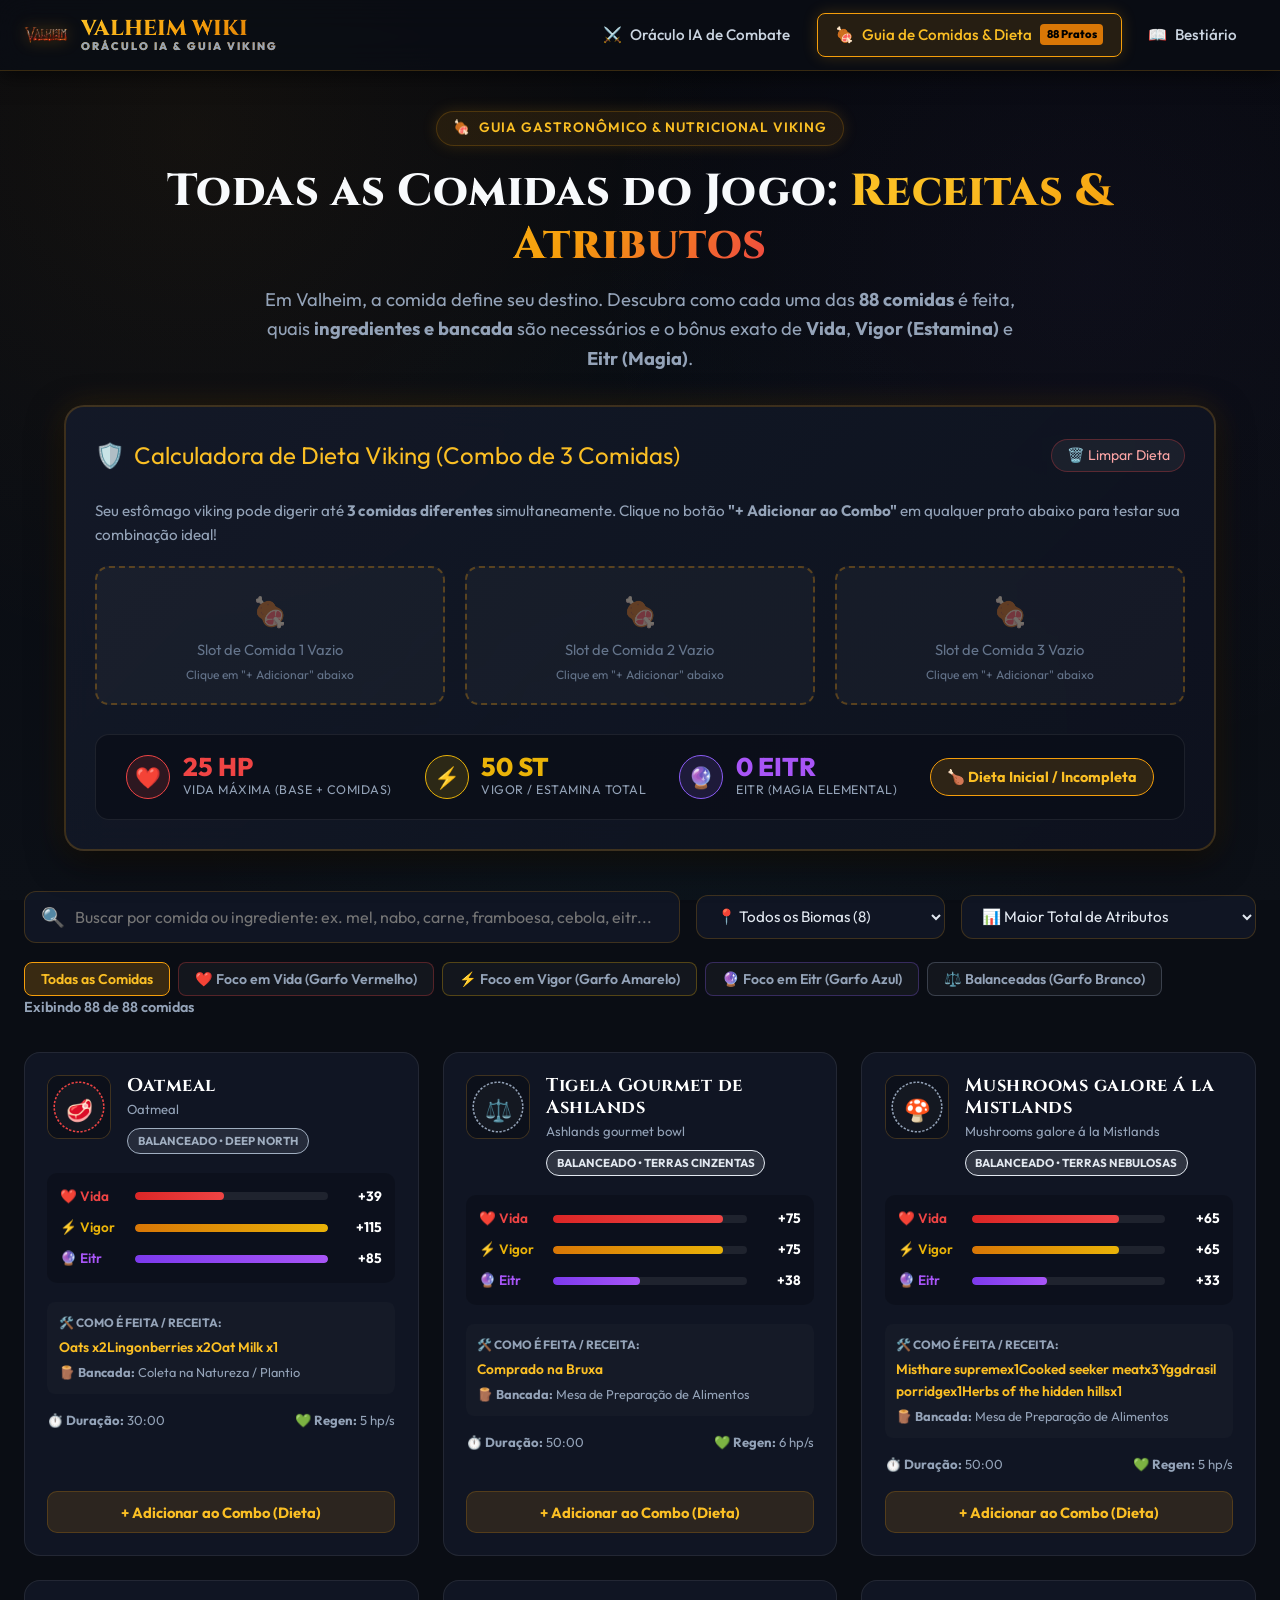
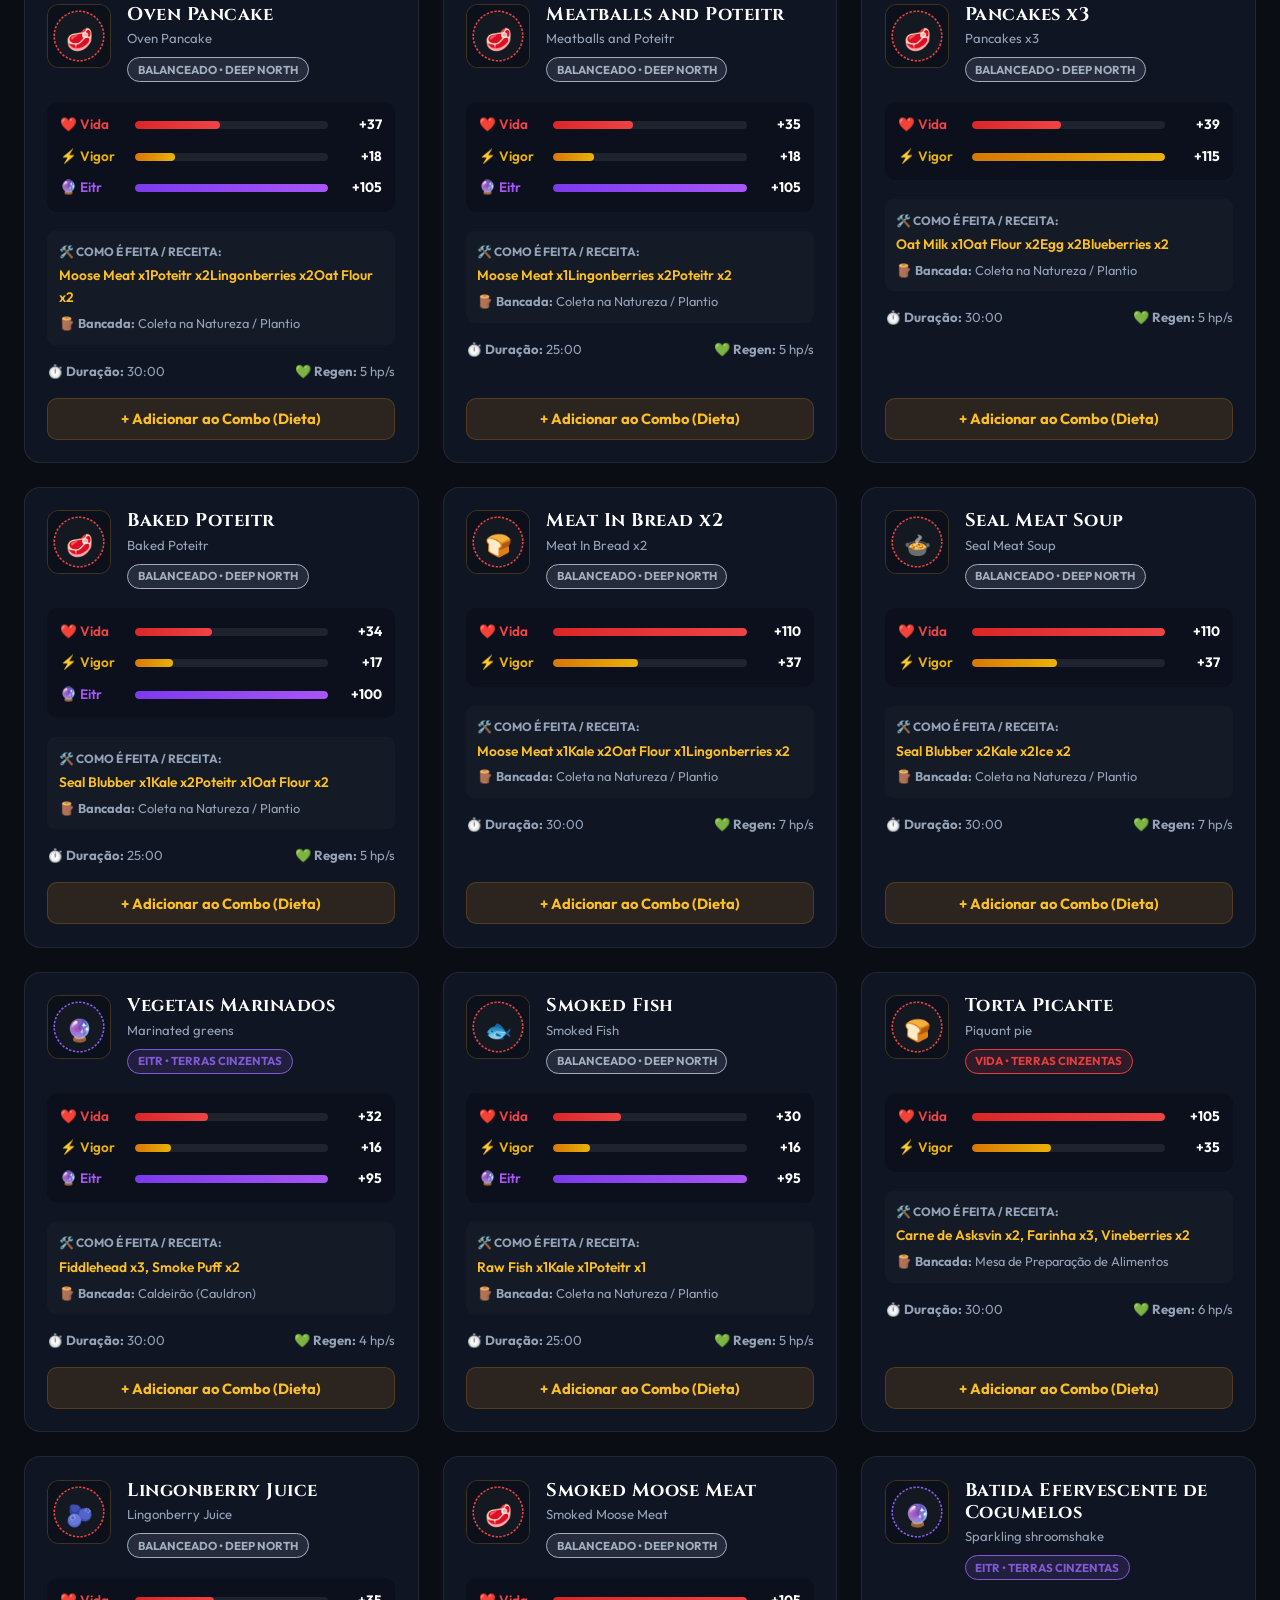
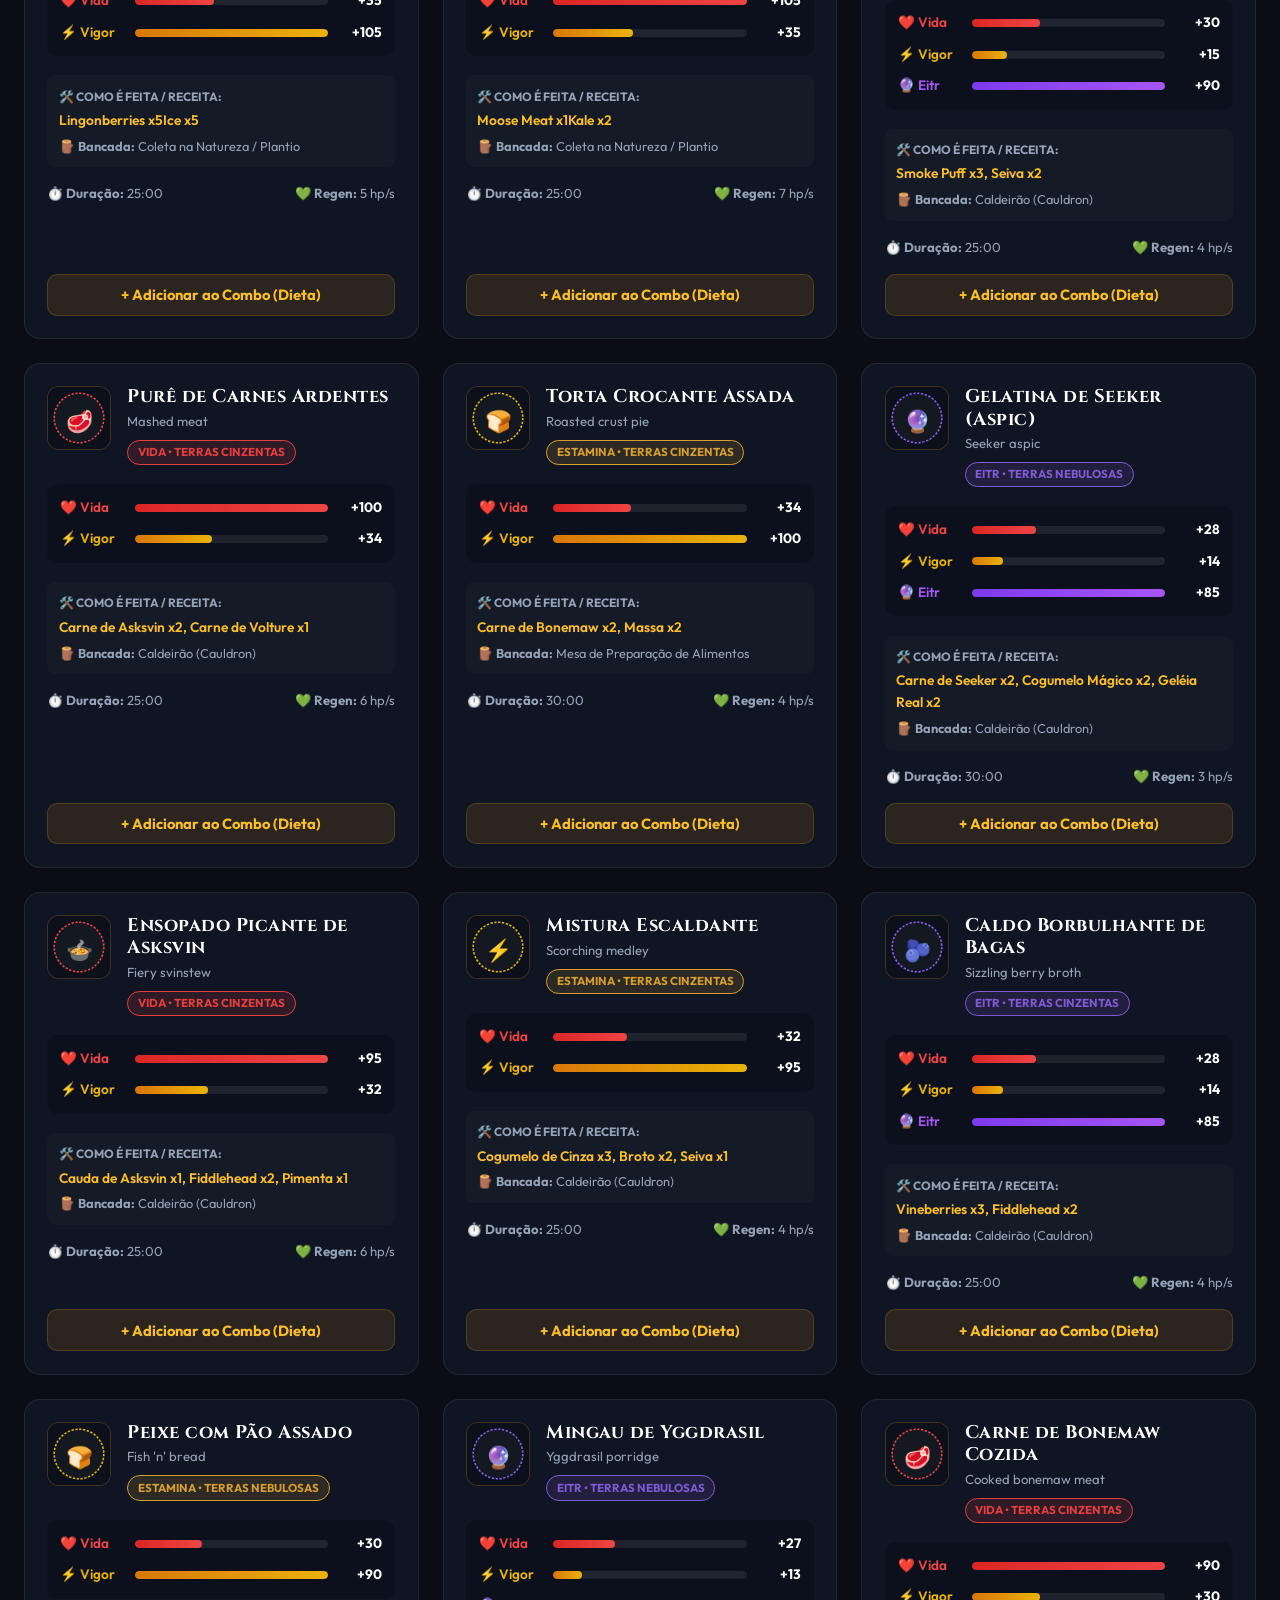
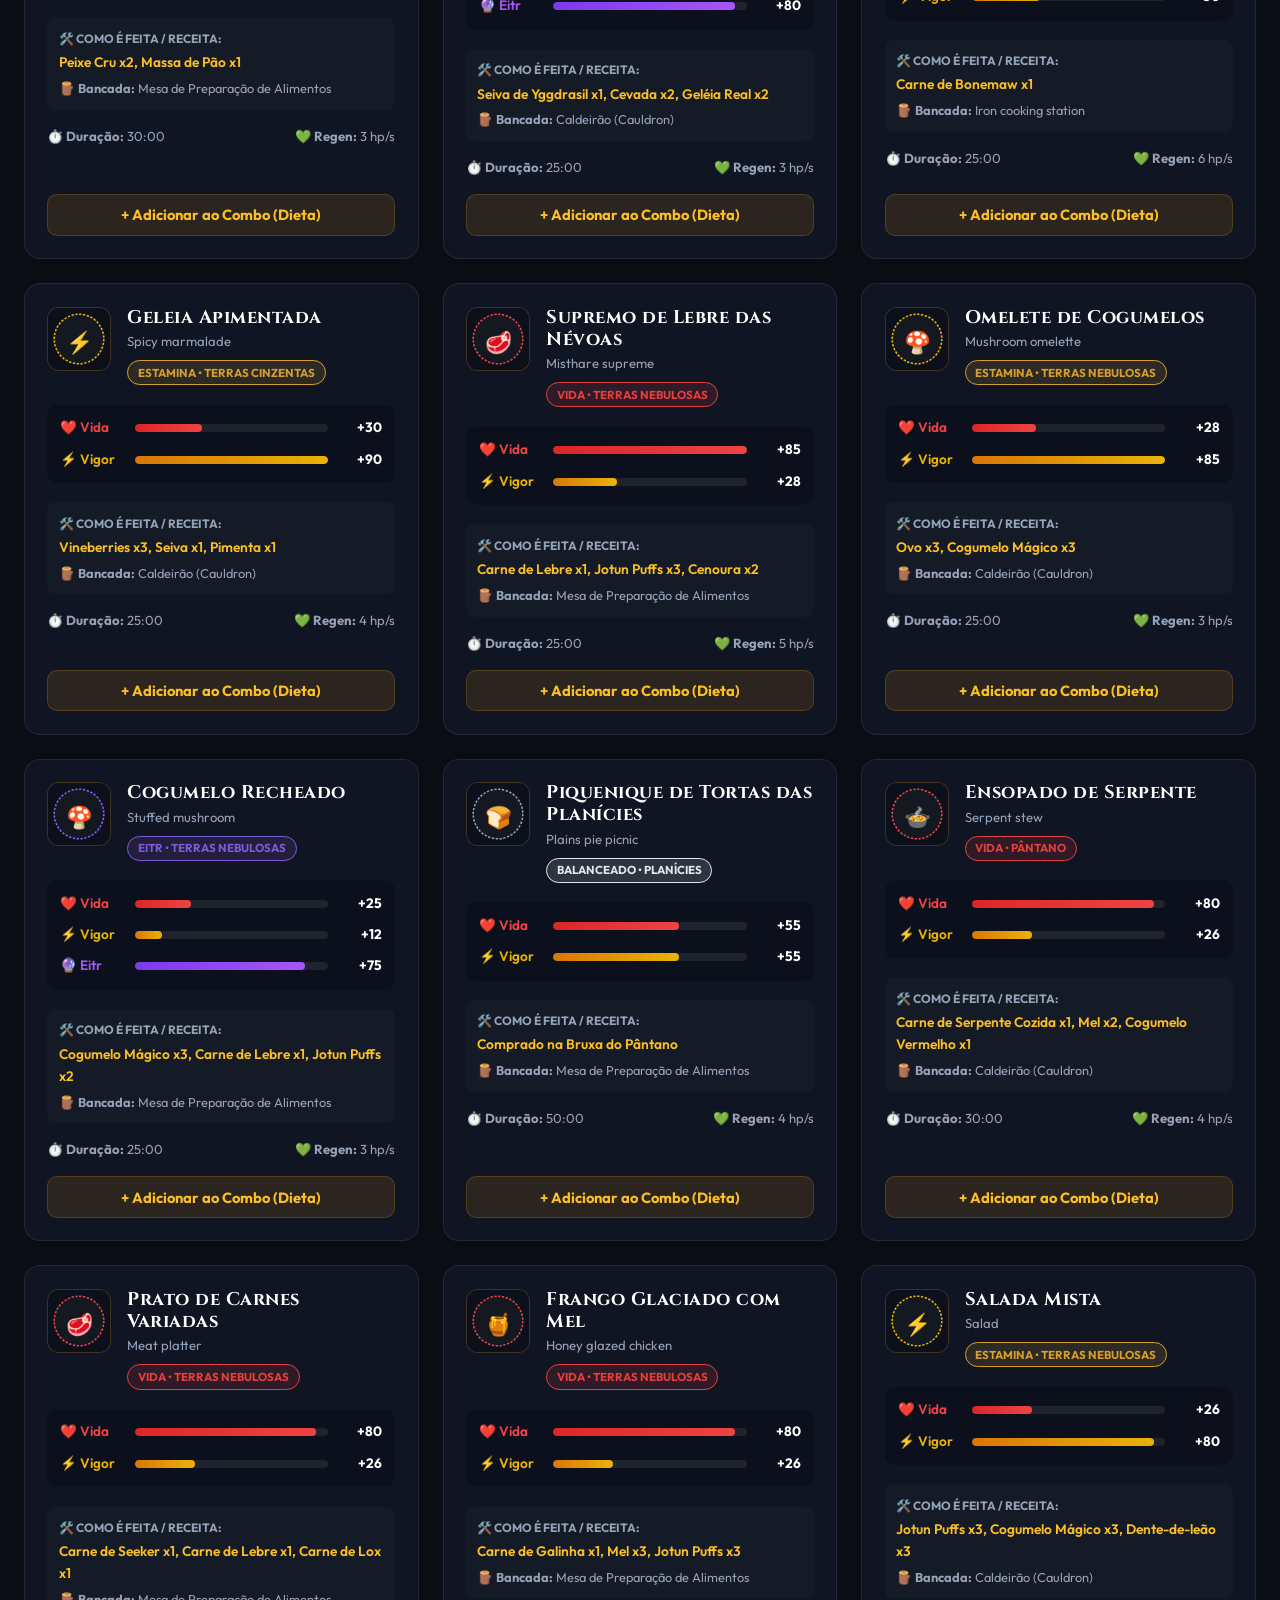
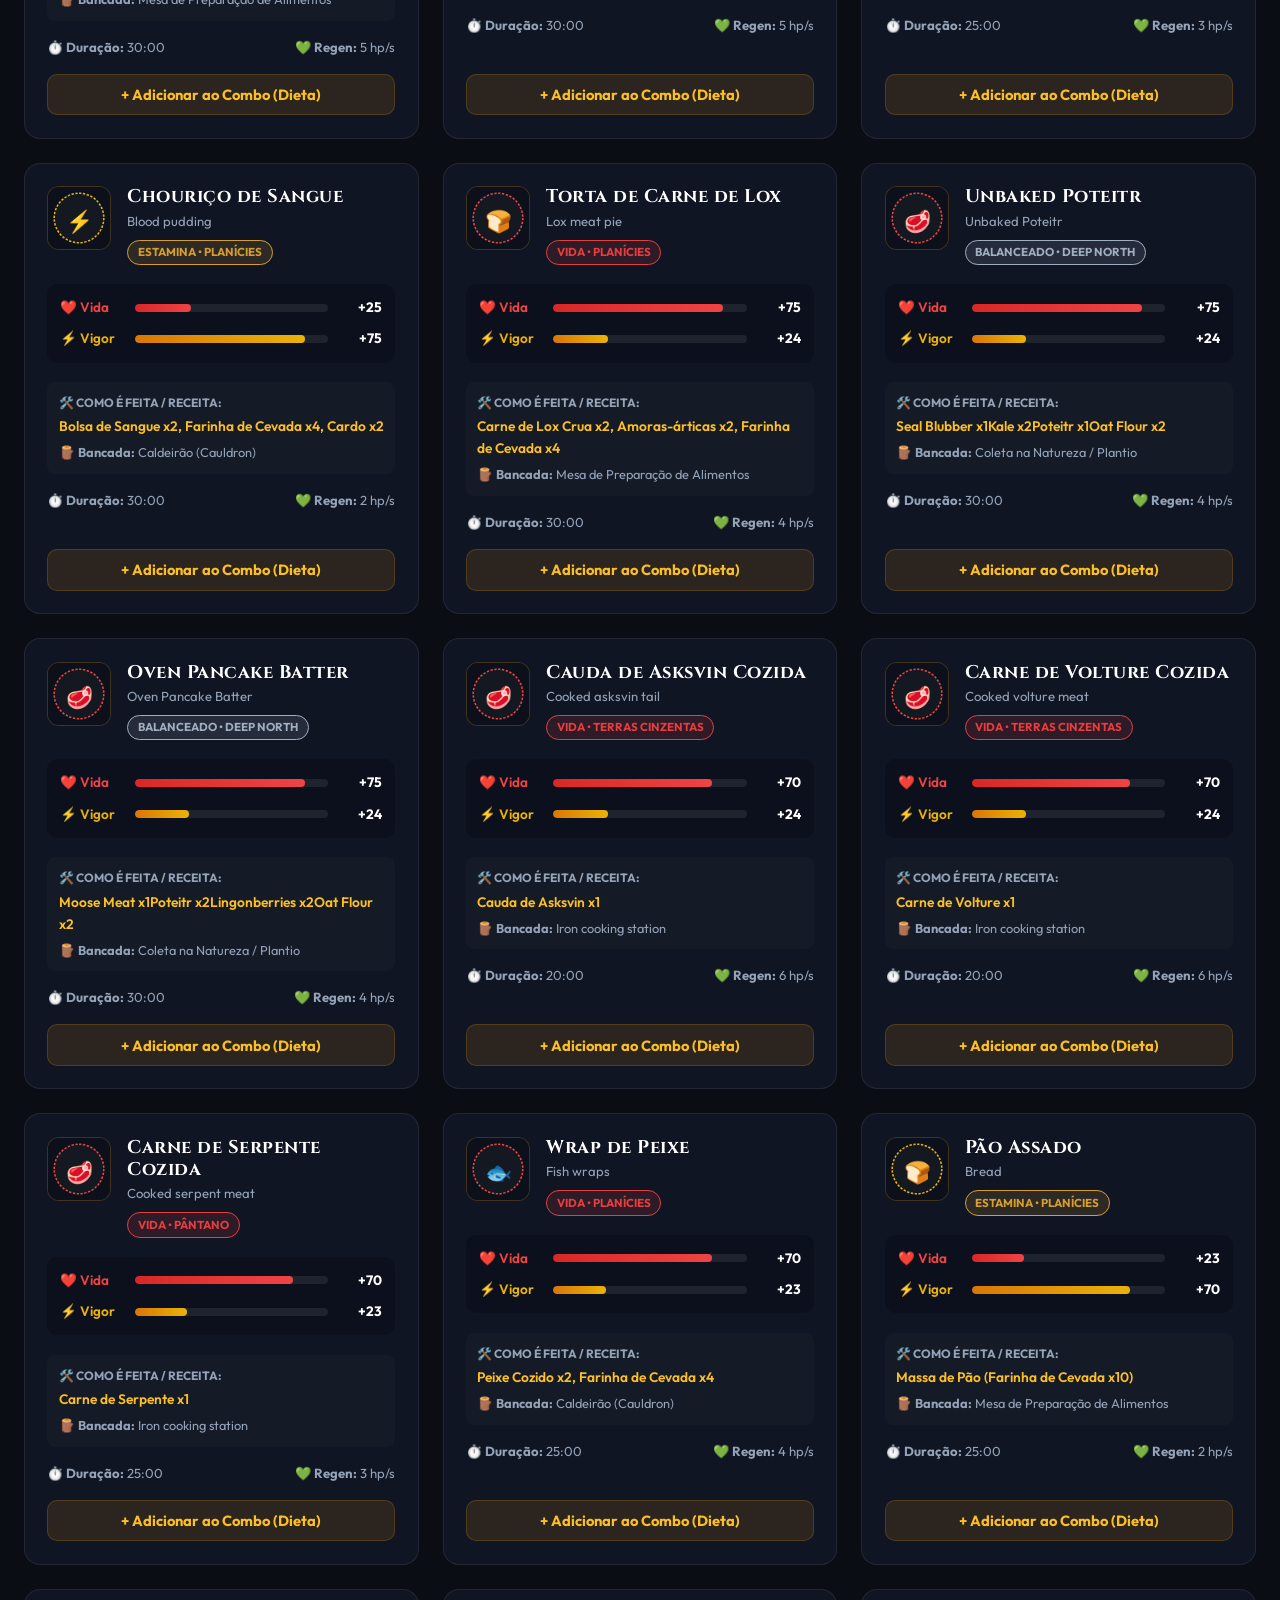
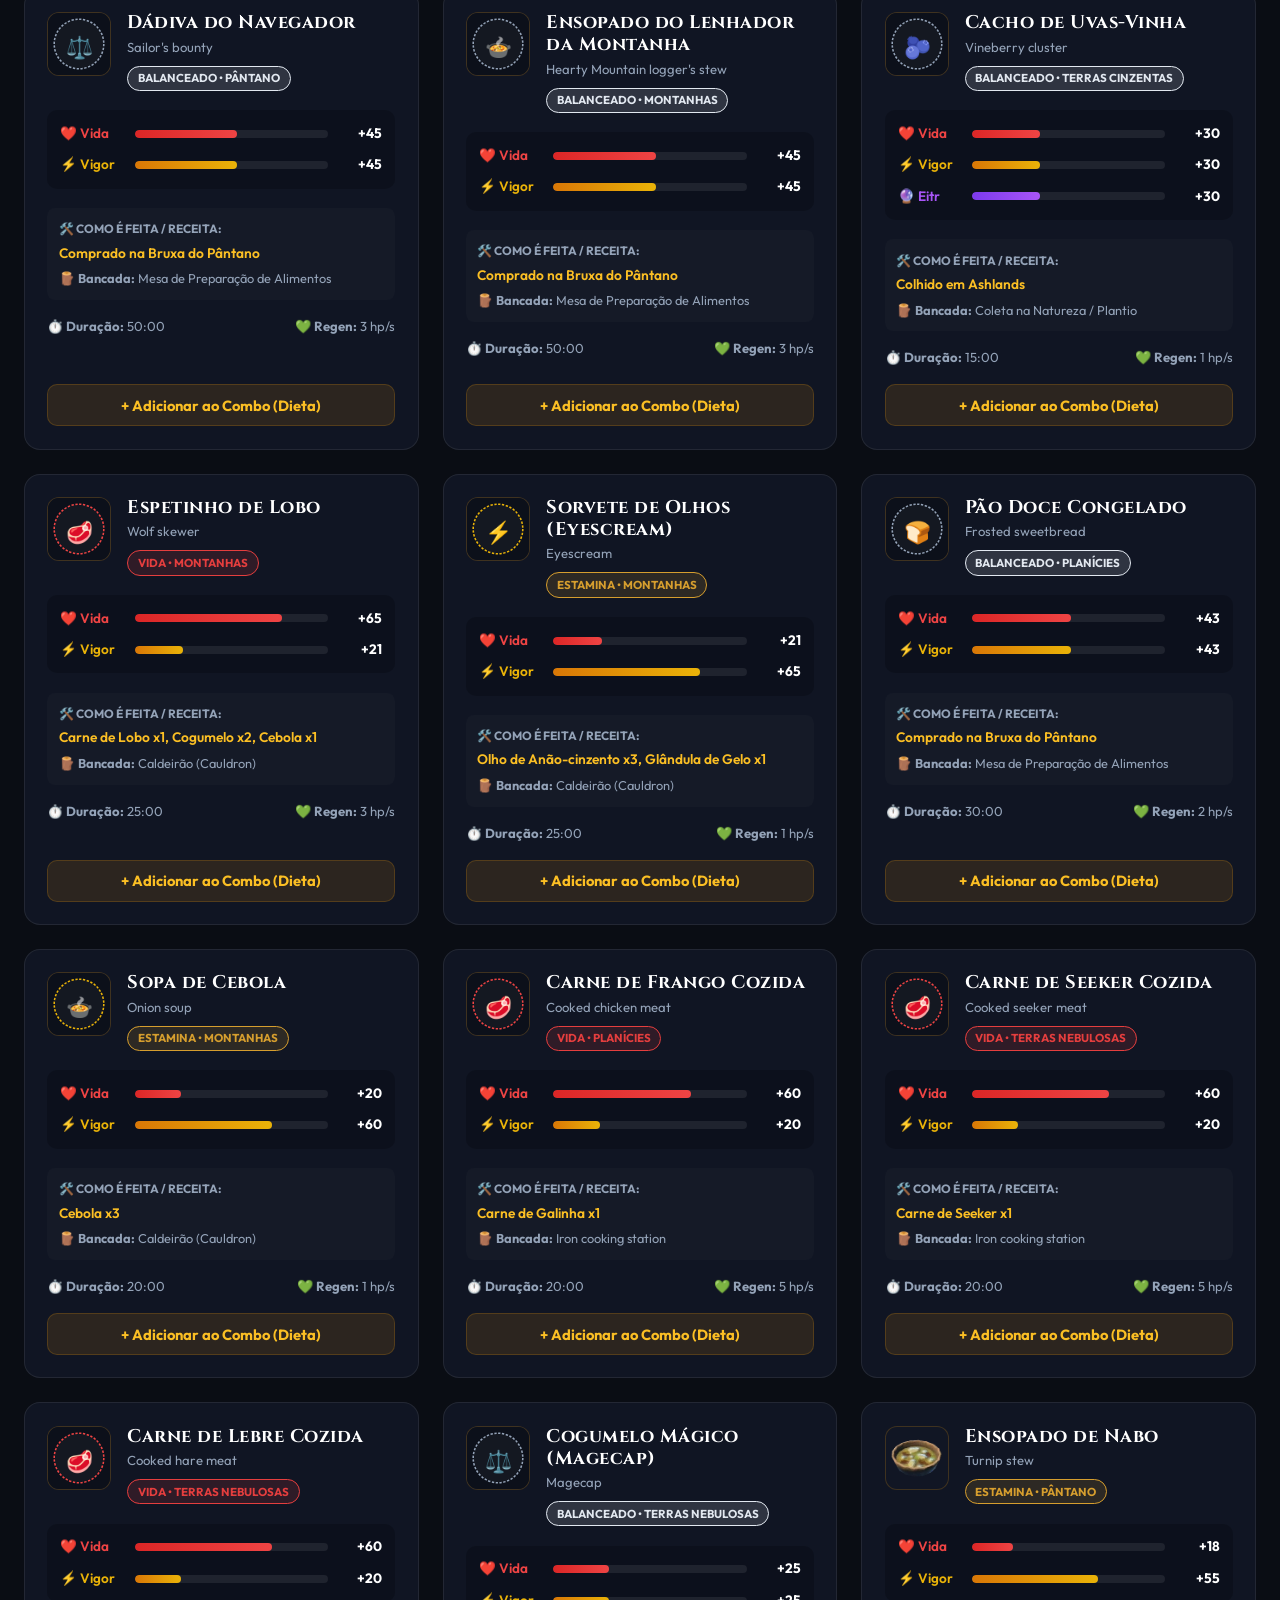
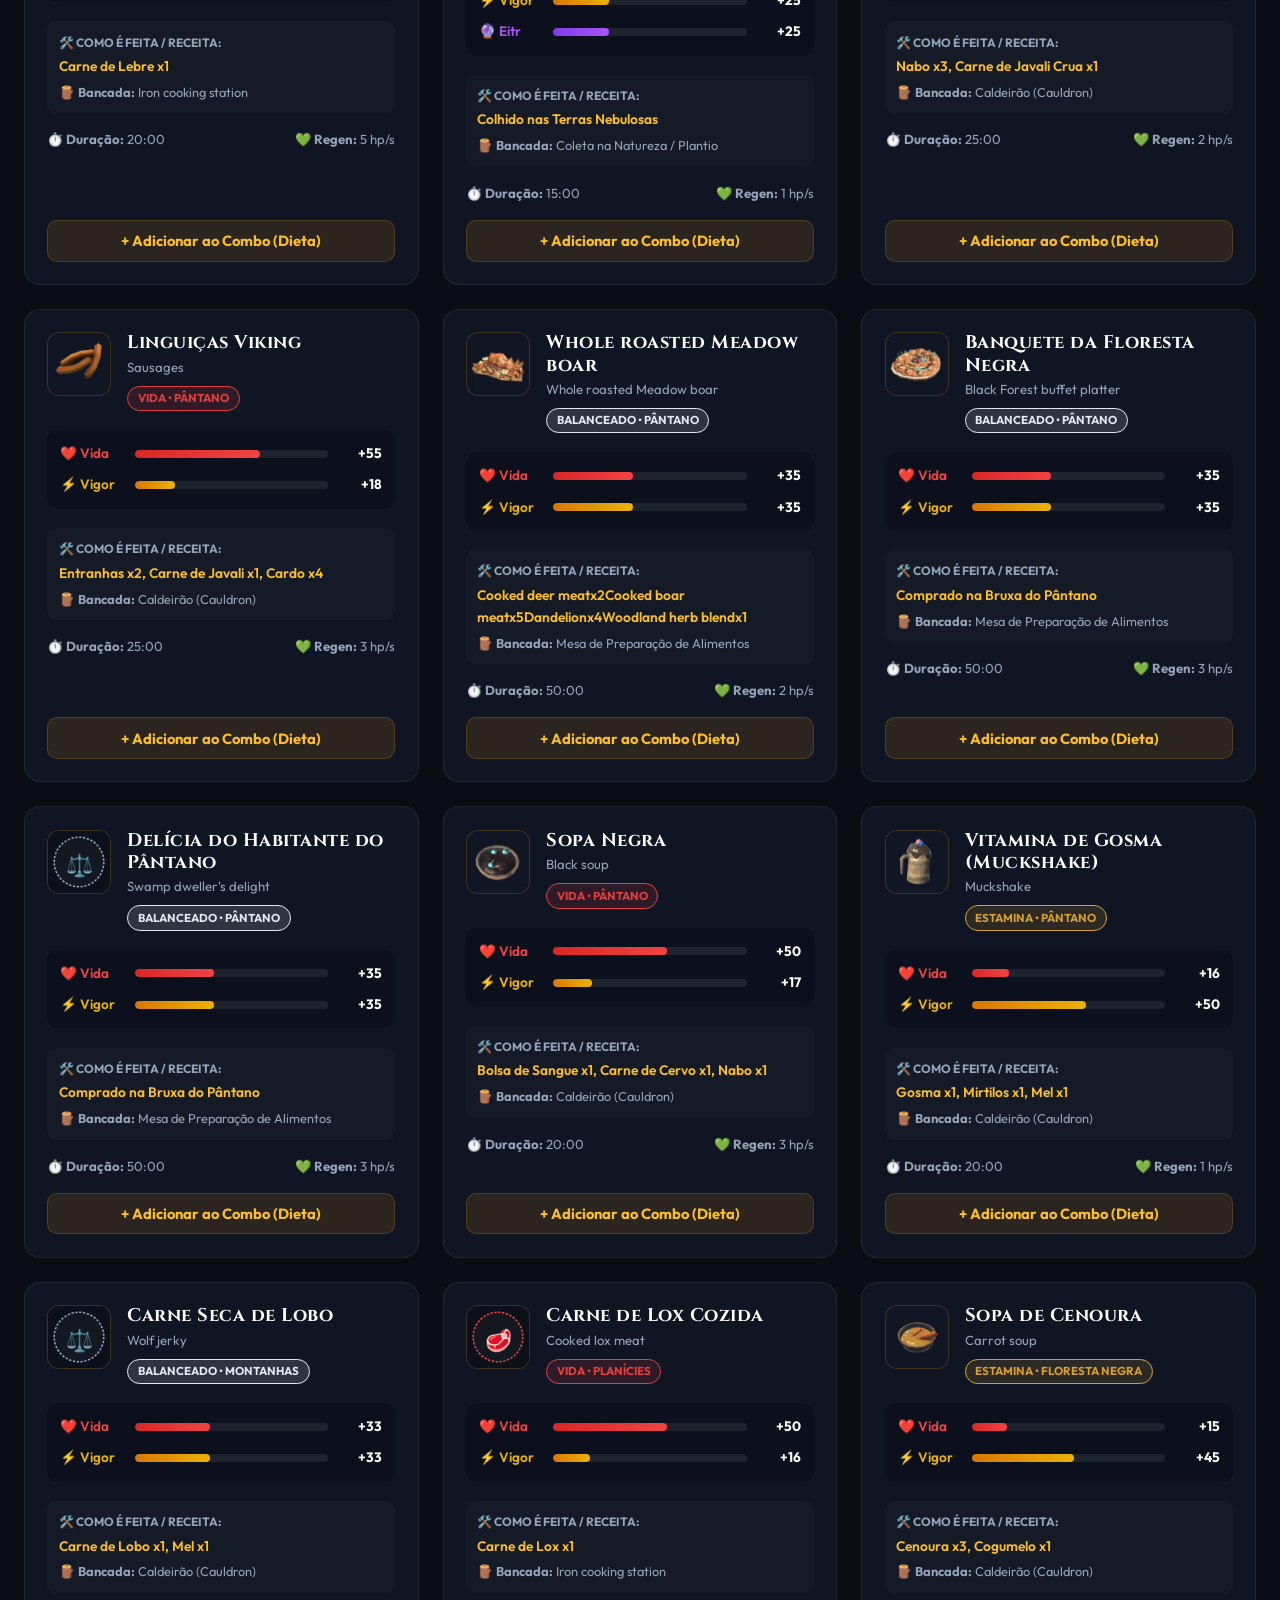
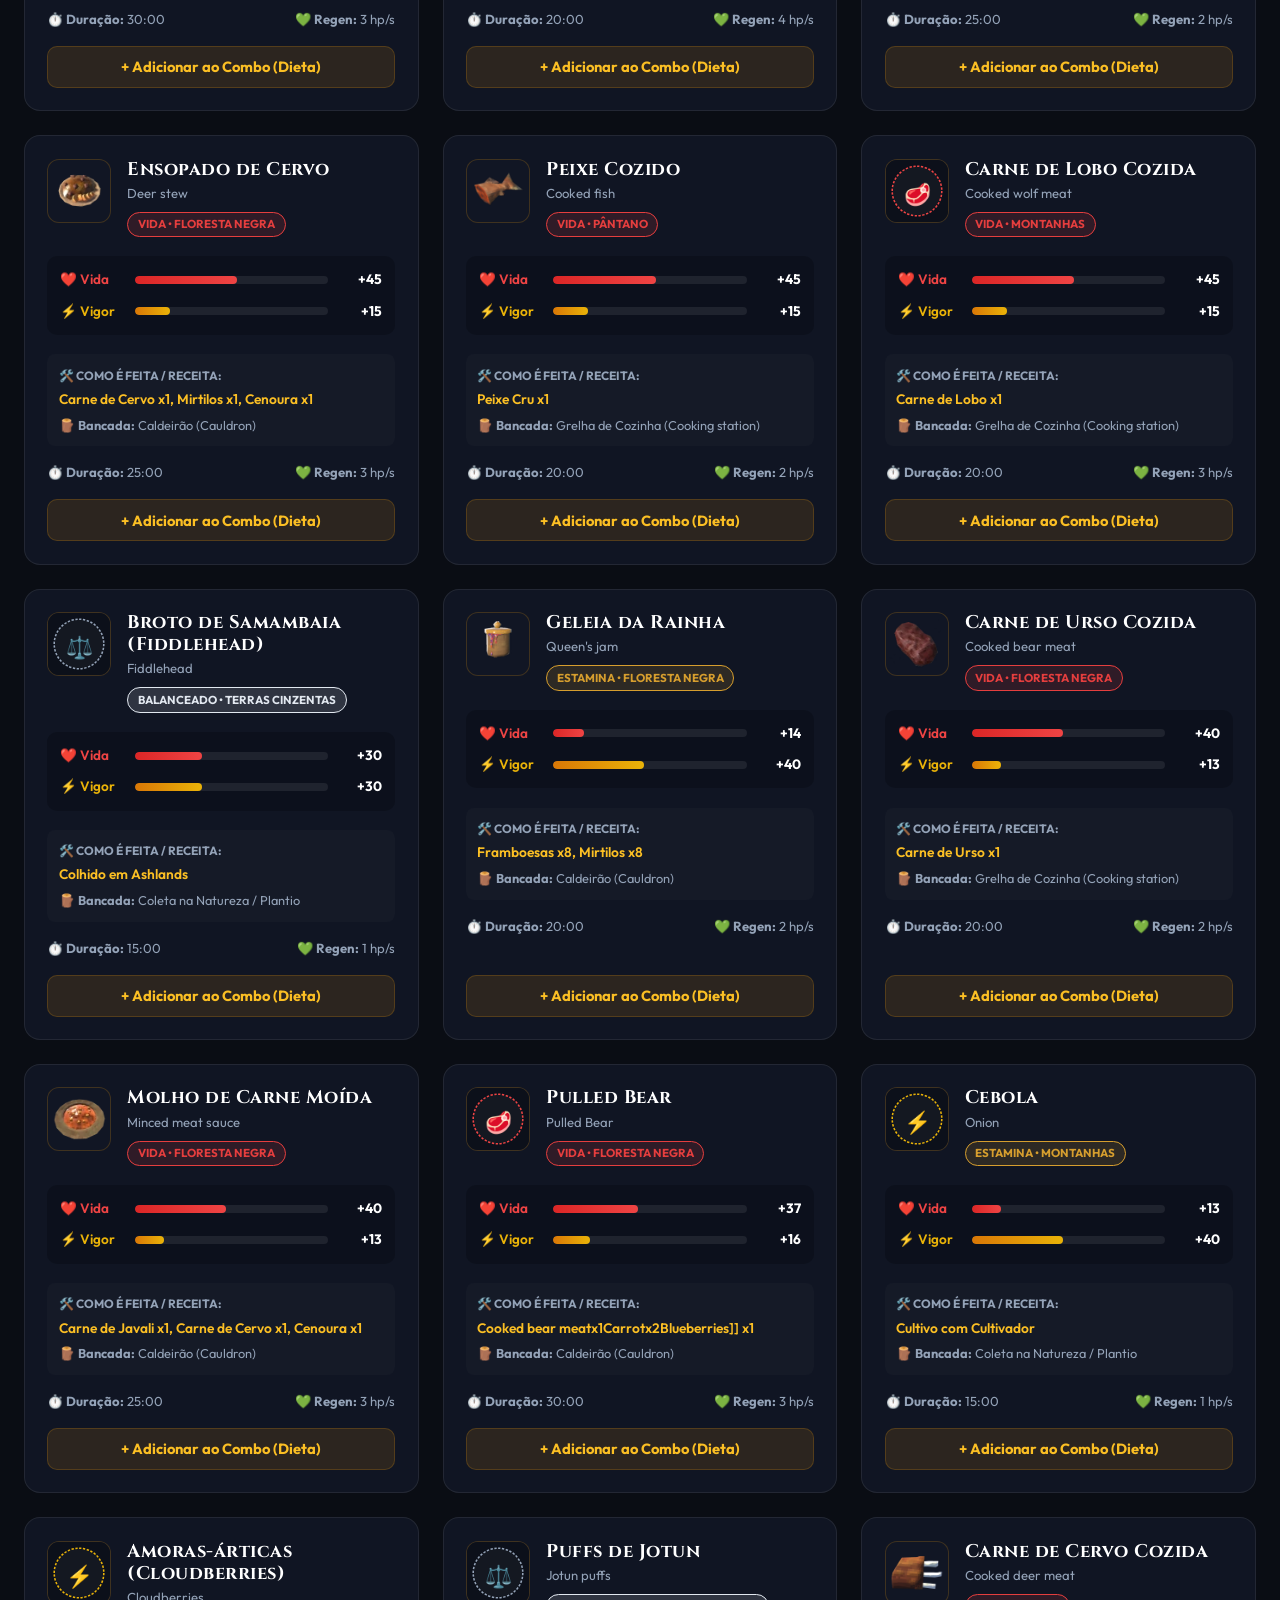
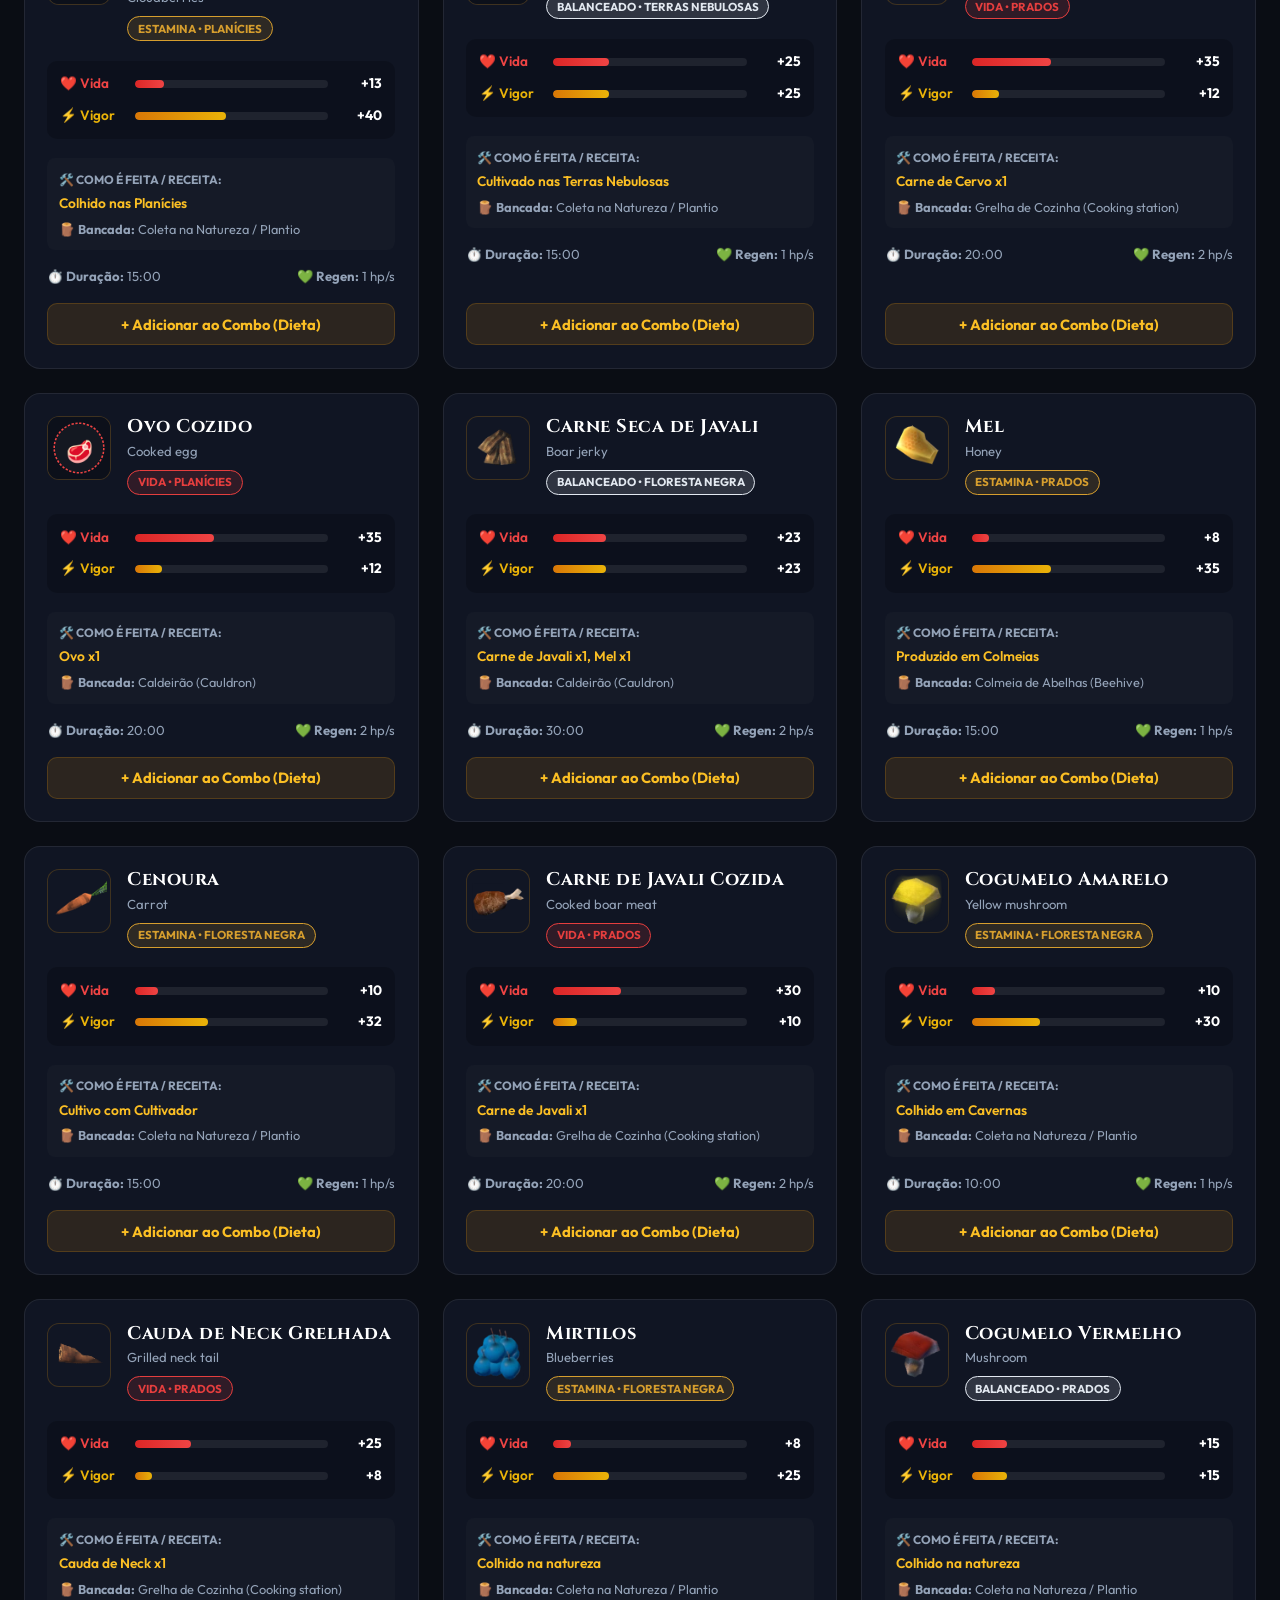
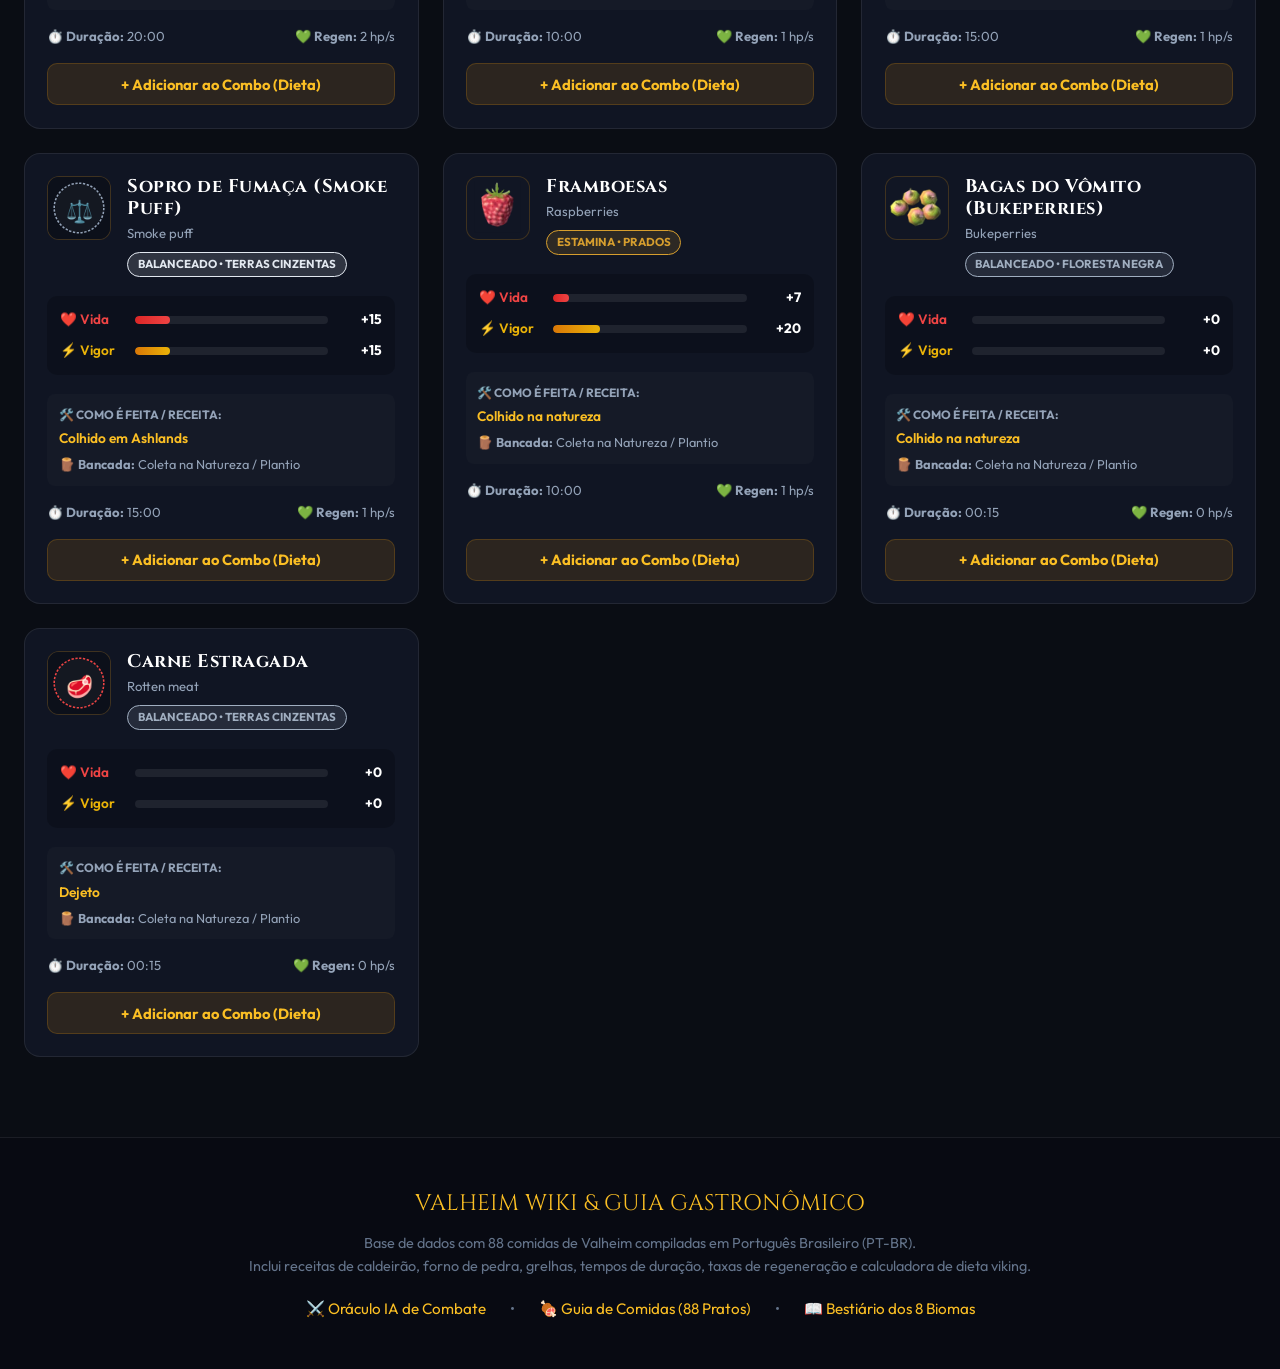
==== commit 755c8559: "feat: add stylesheet and AI assistant script for Valheim wiki and food pages" ====
--- a/comidas.html
+++ b/comidas.html
@@ -165,7 +165,7 @@
       </div>
 
       <!-- Filtro por Foco de Garfo -->
-      <div style="display:flex; justify-content:space-between; align-items:center; flex-wrap:wrap; gap:1rem;">
+      <div class="fork-filter-row">
         <div class="fork-filter-chips" id="fork-filter-chips">
           <button class="fork-chip-btn active" data-fork="all">Todas as Comidas</button>
           <button class="fork-chip-btn" data-fork="Red" style="border-color:rgba(239,68,68,0.3);">❤️ Foco em Vida (Garfo Vermelho)</button>
@@ -198,11 +198,11 @@
         Base de dados com 88 comidas de Valheim compiladas em Português Brasileiro (PT-BR).<br>
         Inclui receitas de caldeirão, forno de pedra, grelhas, tempos de duração, taxas de regeneração e calculadora de dieta viking.
       </p>
-      <div style="margin-top: 1.2rem; display: flex; justify-content: center; gap: 1.5rem; font-size: 0.95rem;">
+      <div class="footer-nav-links">
         <a href="index.html">⚔️ Oráculo IA de Combate</a>
-        <span style="color:#64748b;">•</span>
+        <span class="footer-dot">•</span>
         <a href="comidas.html">🍖 Guia de Comidas (88 Pratos)</a>
-        <span style="color:#64748b;">•</span>
+        <span class="footer-dot">•</span>
         <a href="index.html#bestiario">📖 Bestiário dos 8 Biomas</a>
       </div>
     </div>
--- a/assets/css/style.css
+++ b/assets/css/style.css
@@ -69,19 +69,38 @@
   padding: 0;
 }
 
+html {
+  scroll-behavior: smooth;
+  -webkit-text-size-adjust: 100%;
+}
+
 body {
   background-color: var(--bg-dark);
   color: #e2e8f0;
   font-family: var(--font-body);
   line-height: 1.6;
   min-height: 100vh;
+  width: 100%;
+  max-width: 100vw;
   overflow-x: hidden;
+  -webkit-font-smoothing: antialiased;
+  -moz-osx-font-smoothing: grayscale;
   background-image: 
     radial-gradient(circle at 15% 15%, rgba(245, 158, 11, 0.05) 0%, transparent 40%),
     radial-gradient(circle at 85% 30%, rgba(139, 92, 246, 0.04) 0%, transparent 40%),
     radial-gradient(circle at 50% 80%, rgba(6, 182, 212, 0.03) 0%, transparent 50%),
     linear-gradient(180deg, #07090e 0%, #0c1017 100%);
   background-attachment: fixed;
+}
+
+img, svg, video {
+  max-width: 100%;
+  height: auto;
+}
+
+button, input, select {
+  font-family: inherit;
+  -webkit-tap-highlight-color: transparent;
 }
 
 /* Typography Headings */
@@ -561,7 +580,7 @@
 .combat-sections-grid {
   padding: 2rem;
   display: grid;
-  grid-template-columns: repeat(auto-fit, minmax(480px, 1fr));
+  grid-template-columns: repeat(auto-fit, minmax(min(100%, 450px), 1fr));
   gap: 1.8rem;
 }
 
@@ -862,6 +881,27 @@
   display: inline-flex;
   align-items: center;
   gap: 0.4rem;
+}
+
+/* AI Answer Card Variations & Footer */
+.ai-fallback-card {
+  padding: 2.5rem;
+  text-align: center;
+}
+
+.ai-biome-card {
+  padding: 2rem;
+}
+
+.ai-card-footer {
+  padding: 1.5rem 2rem;
+  background: rgba(10, 14, 24, 0.9);
+  border-top: 1px solid var(--border-subtle);
+  display: flex;
+  align-items: center;
+  justify-content: space-between;
+  flex-wrap: wrap;
+  gap: 1rem;
 }
 
 /* ==========================================================================
@@ -933,7 +973,7 @@
 /* Creatures Grid */
 .creatures-grid {
   display: grid;
-  grid-template-columns: repeat(auto-fill, minmax(280px, 1fr));
+  grid-template-columns: repeat(auto-fill, minmax(min(100%, 280px), 1fr));
   gap: 1.5rem;
 }
 
@@ -1323,7 +1363,7 @@
   margin: 0 auto 4rem;
   padding: 0 1.5rem;
   display: grid;
-  grid-template-columns: repeat(auto-fill, minmax(320px, 1fr));
+  grid-template-columns: repeat(auto-fill, minmax(min(100%, 300px), 1fr));
   gap: 1.5rem;
 }
 
@@ -1539,13 +1579,791 @@
   line-height: 1.6;
 }
 
-/* Responsive adjustments */
+.footer-nav-links {
+  margin-top: 1.2rem;
+  display: flex;
+  justify-content: center;
+  align-items: center;
+  gap: 1.5rem;
+  font-size: 0.95rem;
+  flex-wrap: wrap;
+}
+
+.footer-dot {
+  color: #64748b;
+}
+
+/* ==========================================================================
+   RESPONSIVE DESIGN & MOBILE OPTIMIZATIONS
+   Breakpoints:
+   - 1024px: Laptops & Tablets in Landscape
+   - 768px:  Tablets in Portrait & Mobile Landscape
+   - 580px:  Standard Smartphones (iPhone 13/14/15/16, Galaxy S series)
+   - 380px:  Small Smartphones (iPhone SE, Galaxy A series, compact devices)
+   ========================================================================== */
+
+/* Tablet & Smaller Laptops (<= 1024px) */
+@media (max-width: 1024px) {
+  .combat-sections-grid {
+    grid-template-columns: repeat(auto-fit, minmax(min(100%, 360px), 1fr));
+    gap: 1.4rem;
+    padding: 1.5rem;
+  }
+  .creatures-grid {
+    grid-template-columns: repeat(auto-fill, minmax(250px, 1fr));
+    gap: 1.2rem;
+  }
+  .foods-grid {
+    grid-template-columns: repeat(auto-fill, minmax(280px, 1fr));
+    gap: 1.2rem;
+  }
+}
+
+/* Tablets Portrait & Mobile Devices (<= 768px) */
 @media (max-width: 768px) {
-  .hero-title { font-size: 2.1rem; }
-  .calc-slots-grid { grid-template-columns: 1fr; }
-  .combat-sections-grid { grid-template-columns: 1fr; }
-  .nav-container { flex-direction: column; align-items: stretch; }
-  .main-nav { justify-content: center; }
-  .creature-hero { flex-direction: column; text-align: center; }
-  .creature-quick-stats { justify-content: center; }
-}
+  /* Dynamic Background for better mobile battery & smooth 60fps scrolling */
+  body {
+    background-attachment: scroll;
+  }
+
+  /* Containers Spacing - Reclaiming screen width for mobile */
+  .hero-section,
+  .ai-response-container,
+  .bestiary-section,
+  .diet-calc-panel,
+  .foods-toolbar,
+  .foods-grid {
+    padding-left: 1rem;
+    padding-right: 1rem;
+  }
+
+  /* Sticky Header & Navigation */
+  .site-header {
+    backdrop-filter: blur(20px);
+    -webkit-backdrop-filter: blur(20px);
+  }
+
+  .nav-container {
+    flex-direction: column;
+    align-items: stretch;
+    padding: 0.55rem 0.9rem;
+    gap: 0.5rem;
+  }
+
+  .brand-link {
+    gap: 0.6rem;
+    justify-content: flex-start;
+  }
+
+  .brand-logo-img {
+    width: 36px;
+    height: 36px;
+  }
+
+  .brand-title {
+    font-size: 1.15rem;
+  }
+
+  .brand-sub {
+    font-size: 0.62rem;
+    letter-spacing: 1.5px;
+  }
+
+  /* Swipeable tab bar for navigation without expanding header height */
+  .main-nav {
+    display: flex;
+    align-items: center;
+    gap: 0.4rem;
+    overflow-x: auto;
+    white-space: nowrap;
+    -webkit-overflow-scrolling: touch;
+    scrollbar-width: none;
+    padding: 0.15rem 0 0.35rem;
+    width: 100%;
+    justify-content: flex-start;
+  }
+
+  .main-nav::-webkit-scrollbar {
+    display: none;
+  }
+
+  .nav-item {
+    padding: 0.45rem 0.8rem;
+    font-size: 0.85rem;
+    border-radius: 20px;
+    flex-shrink: 0;
+    gap: 0.35rem;
+  }
+
+  .nav-badge {
+    font-size: 0.65rem;
+    padding: 0.08rem 0.35rem;
+  }
+
+  /* Hero Section */
+  .hero-section {
+    margin: 1.8rem auto 1.2rem;
+  }
+
+  .hero-badge-pill {
+    font-size: 0.78rem;
+    padding: 0.3rem 0.8rem;
+    margin-bottom: 0.9rem;
+  }
+
+  .hero-title {
+    font-size: clamp(1.65rem, 5.5vw, 2.2rem);
+    line-height: 1.25;
+    margin-bottom: 0.6rem;
+  }
+
+  .hero-desc {
+    font-size: 0.98rem;
+    line-height: 1.55;
+    margin-bottom: 1.5rem;
+    padding: 0 0.2rem;
+  }
+
+  /* AI Search Input Box */
+  .ai-prompt-box {
+    padding: 0.6rem 0.75rem;
+    border-radius: 14px;
+    gap: 0.5rem;
+  }
+
+  .ai-prompt-icon {
+    font-size: 1.25rem;
+    margin-right: 0.4rem;
+  }
+
+  .ai-input {
+    font-size: 1rem; /* Prevents auto-zoom on iOS */
+  }
+
+  .ai-input::placeholder {
+    font-size: 0.88rem;
+  }
+
+  .ai-submit-btn {
+    padding: 0.75rem 1.2rem;
+    font-size: 0.92rem;
+    border-radius: 10px;
+    white-space: nowrap;
+  }
+
+  /* Quick Prompt Chips */
+  .prompt-chips-wrapper {
+    gap: 0.45rem;
+    margin-top: 1rem;
+  }
+
+  .chip-label {
+    width: 100%;
+    text-align: center;
+    font-size: 0.8rem;
+    margin-bottom: 0.15rem;
+  }
+
+  .prompt-chip {
+    font-size: 0.82rem;
+    padding: 0.35rem 0.75rem;
+  }
+
+  /* AI Response Area */
+  .ai-response-container {
+    margin: 1.5rem auto;
+  }
+
+  .ai-thinking-card {
+    padding: 1.5rem 1rem;
+    gap: 0.9rem;
+    border-radius: 14px;
+  }
+
+  .runic-spinner {
+    width: 38px;
+    height: 38px;
+    border-width: 2.5px;
+  }
+
+  .thinking-text {
+    font-size: 0.98rem;
+  }
+
+  .ai-answer-card {
+    border-radius: 16px;
+  }
+
+  .ai-answer-card[style*="padding: 2.5rem"],
+  .ai-answer-card[style*="padding: 2rem"],
+  .ai-fallback-card,
+  .ai-biome-card {
+    padding: 1.5rem 1rem !important;
+  }
+
+  .ai-card-footer {
+    padding: 1rem;
+    flex-direction: column;
+    align-items: stretch;
+    gap: 0.8rem;
+  }
+
+  .ai-header-bar {
+    padding: 1rem 1.2rem;
+    gap: 0.8rem;
+  }
+
+  .ai-status-tag {
+    font-size: 0.75rem;
+    padding: 0.25rem 0.65rem;
+  }
+
+  /* Creature Hero Banner in AI Answer */
+  .creature-hero {
+    flex-direction: column;
+    text-align: center;
+    padding: 1.4rem 1.1rem;
+    gap: 1.2rem;
+  }
+
+  .creature-avatar-box {
+    width: 110px;
+    height: 110px;
+    margin: 0 auto;
+    border-radius: 16px;
+  }
+
+  .creature-name-title {
+    font-size: 1.7rem;
+    line-height: 1.2;
+    margin-bottom: 0.25rem;
+  }
+
+  .creature-en-sub {
+    font-size: 0.9rem;
+    margin-bottom: 0.5rem;
+  }
+
+  .creature-quick-stats {
+    justify-content: center;
+    gap: 0.6rem 1.2rem;
+    font-size: 0.88rem;
+  }
+
+  .ai-speech-bubble {
+    padding: 1.1rem 1.2rem;
+    font-size: 0.98rem;
+    line-height: 1.6;
+    border-left-width: 3px;
+  }
+
+  /* Combat Sections Grid */
+  .combat-sections-grid {
+    grid-template-columns: 1fr;
+    padding: 1rem;
+    gap: 1rem;
+  }
+
+  .combat-intel-card,
+  .strategy-full-card {
+    padding: 1.1rem 1rem;
+    border-radius: 12px;
+  }
+
+  .card-title-bar {
+    font-size: 1.1rem;
+    margin-bottom: 0.9rem;
+    padding-bottom: 0.5rem;
+    gap: 0.5rem;
+  }
+
+  .card-title-bar .icon {
+    font-size: 1.25rem;
+  }
+
+  .damage-item {
+    padding: 0.7rem 0.85rem;
+    gap: 0.6rem;
+  }
+
+  .damage-badge {
+    font-size: 0.78rem;
+    padding: 0.2rem 0.5rem;
+  }
+
+  .damage-type-name {
+    font-size: 0.92rem;
+  }
+
+  .damage-desc {
+    font-size: 0.85rem;
+  }
+
+  .weapon-rec-card {
+    padding: 0.75rem 0.85rem;
+    gap: 0.8rem;
+  }
+
+  .weapon-thumb {
+    width: 46px;
+    height: 46px;
+  }
+
+  .weapon-name {
+    font-size: 0.95rem;
+  }
+
+  .weapon-desc {
+    font-size: 0.85rem;
+  }
+
+  .armor-rec-box {
+    padding: 1rem;
+  }
+
+  .armor-thumb {
+    width: 50px;
+    height: 50px;
+  }
+
+  .armor-title-group h4 {
+    font-size: 1.05rem;
+  }
+
+  .armor-reason-text {
+    font-size: 0.9rem;
+    line-height: 1.5;
+  }
+
+  .strategy-content-pt {
+    font-size: 0.95rem;
+    line-height: 1.65;
+  }
+
+  /* Bestiary Explorer */
+  .bestiary-section {
+    margin: 2.8rem auto 2rem;
+  }
+
+  .section-header-row {
+    flex-direction: column;
+    align-items: flex-start;
+    gap: 0.8rem;
+    margin-bottom: 1.4rem;
+  }
+
+  .section-title {
+    font-size: 1.6rem;
+  }
+
+  .section-desc {
+    font-size: 0.92rem;
+  }
+
+  .biome-filter-bar {
+    overflow-x: auto;
+    white-space: nowrap;
+    -webkit-overflow-scrolling: touch;
+    scrollbar-width: none;
+    gap: 0.4rem;
+    padding-bottom: 0.5rem;
+    margin-bottom: 1.4rem;
+  }
+
+  .biome-filter-bar::-webkit-scrollbar {
+    display: none;
+  }
+
+  .biome-tab-btn {
+    padding: 0.48rem 0.85rem;
+    font-size: 0.85rem;
+    border-radius: 8px;
+    flex-shrink: 0;
+  }
+
+  /* Viking Diet Calculator (comidas.html) */
+  .diet-calc-panel {
+    margin: 1rem auto 2rem;
+  }
+
+  .diet-calc-card {
+    padding: 1.3rem 1.1rem;
+    border-radius: 16px;
+  }
+
+  .calc-header-row {
+    flex-direction: column;
+    align-items: stretch;
+    gap: 0.8rem;
+    margin-bottom: 1rem;
+  }
+
+  .calc-title {
+    font-size: 1.25rem;
+    line-height: 1.3;
+  }
+
+  #clear-diet-btn {
+    justify-content: center;
+    font-size: 0.85rem;
+    padding: 0.45rem 0.85rem;
+    width: 100%;
+  }
+
+  .calc-slots-grid {
+    grid-template-columns: 1fr;
+    gap: 0.85rem;
+    margin-bottom: 1.4rem;
+  }
+
+  .diet-slot-item {
+    min-height: 86px;
+    padding: 0.8rem;
+    border-radius: 12px;
+  }
+
+  .slot-img-wrap {
+    width: 48px;
+    height: 48px;
+  }
+
+  .slot-food-name {
+    font-size: 0.94rem;
+  }
+
+  .slot-stat-mini {
+    font-size: 0.82rem;
+    gap: 0.45rem;
+  }
+
+  /* Diet totals dashboard */
+  .diet-totals-dashboard {
+    padding: 1.1rem 1rem;
+    gap: 1rem;
+  }
+
+  .diet-total-metric {
+    gap: 0.6rem;
+  }
+
+  .metric-circle-icon {
+    width: 38px;
+    height: 38px;
+    font-size: 1.15rem;
+    flex-shrink: 0;
+  }
+
+  .metric-num {
+    font-size: 1.35rem;
+  }
+
+  .metric-label {
+    font-size: 0.72rem;
+  }
+
+  .archetype-badge {
+    font-size: 0.85rem;
+    padding: 0.45rem 0.85rem;
+  }
+
+  /* Food Filters Toolbar (comidas.html) */
+  .foods-toolbar {
+    margin-bottom: 1.6rem;
+    gap: 0.9rem;
+  }
+
+  .toolbar-search-row {
+    flex-direction: column;
+    align-items: stretch;
+    gap: 0.75rem;
+  }
+
+  .food-search-box {
+    min-width: 0;
+    width: 100%;
+    padding: 0.55rem 0.85rem;
+  }
+
+  .food-search-box input {
+    font-size: 1rem;
+  }
+
+  .food-search-box input::placeholder {
+    font-size: 0.88rem;
+  }
+
+  .select-filter {
+    width: 100%;
+    padding: 0.6rem 0.85rem;
+    font-size: 0.9rem;
+  }
+
+  .fork-filter-chips {
+    display: flex;
+    flex-wrap: nowrap;
+    overflow-x: auto;
+    -webkit-overflow-scrolling: touch;
+    scrollbar-width: none;
+    gap: 0.4rem;
+    padding-bottom: 0.4rem;
+    width: 100%;
+  }
+
+  .fork-filter-chips::-webkit-scrollbar {
+    display: none;
+  }
+
+  .fork-chip-btn {
+    padding: 0.4rem 0.8rem;
+    font-size: 0.82rem;
+    white-space: nowrap;
+    flex-shrink: 0;
+    border-radius: 8px;
+  }
+
+  /* Food Cards */
+  .food-card {
+    padding: 1.1rem;
+    border-radius: 14px;
+  }
+
+  .food-card-top {
+    gap: 0.85rem;
+    margin-bottom: 0.95rem;
+  }
+
+  .food-avatar-box {
+    width: 54px;
+    height: 54px;
+    border-radius: 10px;
+  }
+
+  .food-name-pt {
+    font-size: 1.08rem;
+  }
+
+  .food-name-en {
+    font-size: 0.8rem;
+  }
+
+  .food-stats-bars {
+    padding: 0.65rem 0.75rem;
+    gap: 0.45rem;
+    margin-bottom: 0.95rem;
+  }
+
+  .stat-bar-row {
+    font-size: 0.82rem;
+    gap: 0.5rem;
+  }
+
+  .stat-name-label {
+    width: 56px;
+  }
+
+  .stat-val-text {
+    width: 38px;
+  }
+
+  .food-recipe-box {
+    padding: 0.6rem;
+    font-size: 0.82rem;
+    margin-bottom: 0.85rem;
+  }
+
+  .food-duration-row {
+    font-size: 0.78rem;
+    margin-bottom: 0.85rem;
+  }
+
+  .add-diet-btn {
+    min-height: 42px;
+    font-size: 0.9rem;
+    padding: 0.6rem;
+    border-radius: 8px;
+  }
+
+  /* Footer */
+  .site-footer {
+    padding: 2.2rem 1rem 2.8rem;
+    margin-top: 3.5rem;
+  }
+
+  .footer-brand {
+    font-size: 1.25rem;
+  }
+
+  .footer-text {
+    font-size: 0.85rem;
+    line-height: 1.55;
+  }
+
+  .footer-nav-links {
+    flex-direction: column;
+    gap: 0.75rem;
+    font-size: 0.88rem;
+  }
+
+  .footer-dot {
+    display: none;
+  }
+}
+
+/* Smartphone Portrait (<= 580px) */
+@media (max-width: 580px) {
+  /* Tighter container padding to maximize content width */
+  .hero-section,
+  .ai-response-container,
+  .bestiary-section,
+  .diet-calc-panel,
+  .foods-toolbar,
+  .foods-grid {
+    padding-left: 0.85rem;
+    padding-right: 0.85rem;
+  }
+
+  /* AI Search input wraps cleanly on mobile: Input row on top, button full-width below */
+  .ai-prompt-box {
+    flex-wrap: wrap;
+    align-items: center;
+    padding: 0.65rem 0.8rem;
+    gap: 0.55rem;
+  }
+
+  .ai-prompt-icon {
+    font-size: 1.25rem;
+    margin-right: 0.4rem;
+    flex-shrink: 0;
+  }
+
+  .ai-input {
+    flex: 1 1 calc(100% - 2.8rem);
+    min-width: 0;
+    font-size: 1rem;
+    padding: 0.2rem 0;
+  }
+
+  .ai-submit-btn {
+    width: 100%;
+    justify-content: center;
+    padding: 0.75rem 1rem;
+    font-size: 0.95rem;
+    margin-top: 0.15rem;
+  }
+
+  /* Hero adjustments */
+  .hero-title {
+    font-size: 1.75rem;
+  }
+
+  .hero-desc {
+    font-size: 0.92rem;
+  }
+
+  /* Creature Hero in Answer Card */
+  .creature-avatar-box {
+    width: 95px;
+    height: 95px;
+  }
+
+  .creature-name-title {
+    font-size: 1.45rem;
+  }
+
+  .creature-en-sub {
+    font-size: 0.85rem;
+  }
+
+  /* Grids: Single column for perfect mobile proportion & readability */
+  .creatures-grid {
+    grid-template-columns: 1fr;
+    gap: 1rem;
+  }
+
+  .foods-grid {
+    grid-template-columns: 1fr;
+    gap: 1rem;
+  }
+
+  .creature-card-thumb-wrap {
+    height: 160px;
+  }
+
+  /* Diet totals dashboard: 2x2 grid HUD */
+  .diet-totals-dashboard {
+    display: grid;
+    grid-template-columns: 1fr 1fr;
+    gap: 0.9rem 0.6rem;
+    padding: 0.85rem;
+    border-radius: 12px;
+  }
+
+  .metric-circle-icon {
+    width: 34px;
+    height: 34px;
+    font-size: 1rem;
+  }
+
+  .metric-num {
+    font-size: 1.18rem;
+  }
+
+  .metric-label {
+    font-size: 0.66rem;
+  }
+
+  .archetype-badge {
+    grid-column: 1 / -1;
+    justify-content: center;
+    text-align: center;
+    font-size: 0.8rem;
+    padding: 0.42rem 0.75rem;
+  }
+}
+
+/* Very Small Smartphones (<= 380px - iPhone SE, small Androids) */
+@media (max-width: 380px) {
+  .hero-title {
+    font-size: 1.5rem;
+  }
+
+  .brand-title {
+    font-size: 1.05rem;
+  }
+
+  .brand-logo-img {
+    width: 32px;
+    height: 32px;
+  }
+
+  .nav-item {
+    font-size: 0.78rem;
+    padding: 0.4rem 0.65rem;
+  }
+
+  .damage-item {
+    flex-direction: column;
+    gap: 0.35rem;
+  }
+
+  .damage-badge {
+    align-self: flex-start;
+  }
+
+  .weapon-rec-card {
+    flex-direction: column;
+    align-items: flex-start;
+    gap: 0.5rem;
+  }
+
+  .weapon-thumb {
+    width: 40px;
+    height: 40px;
+  }
+
+  .diet-total-metric {
+    flex-direction: column;
+    align-items: flex-start;
+    gap: 0.3rem;
+  }
+}
